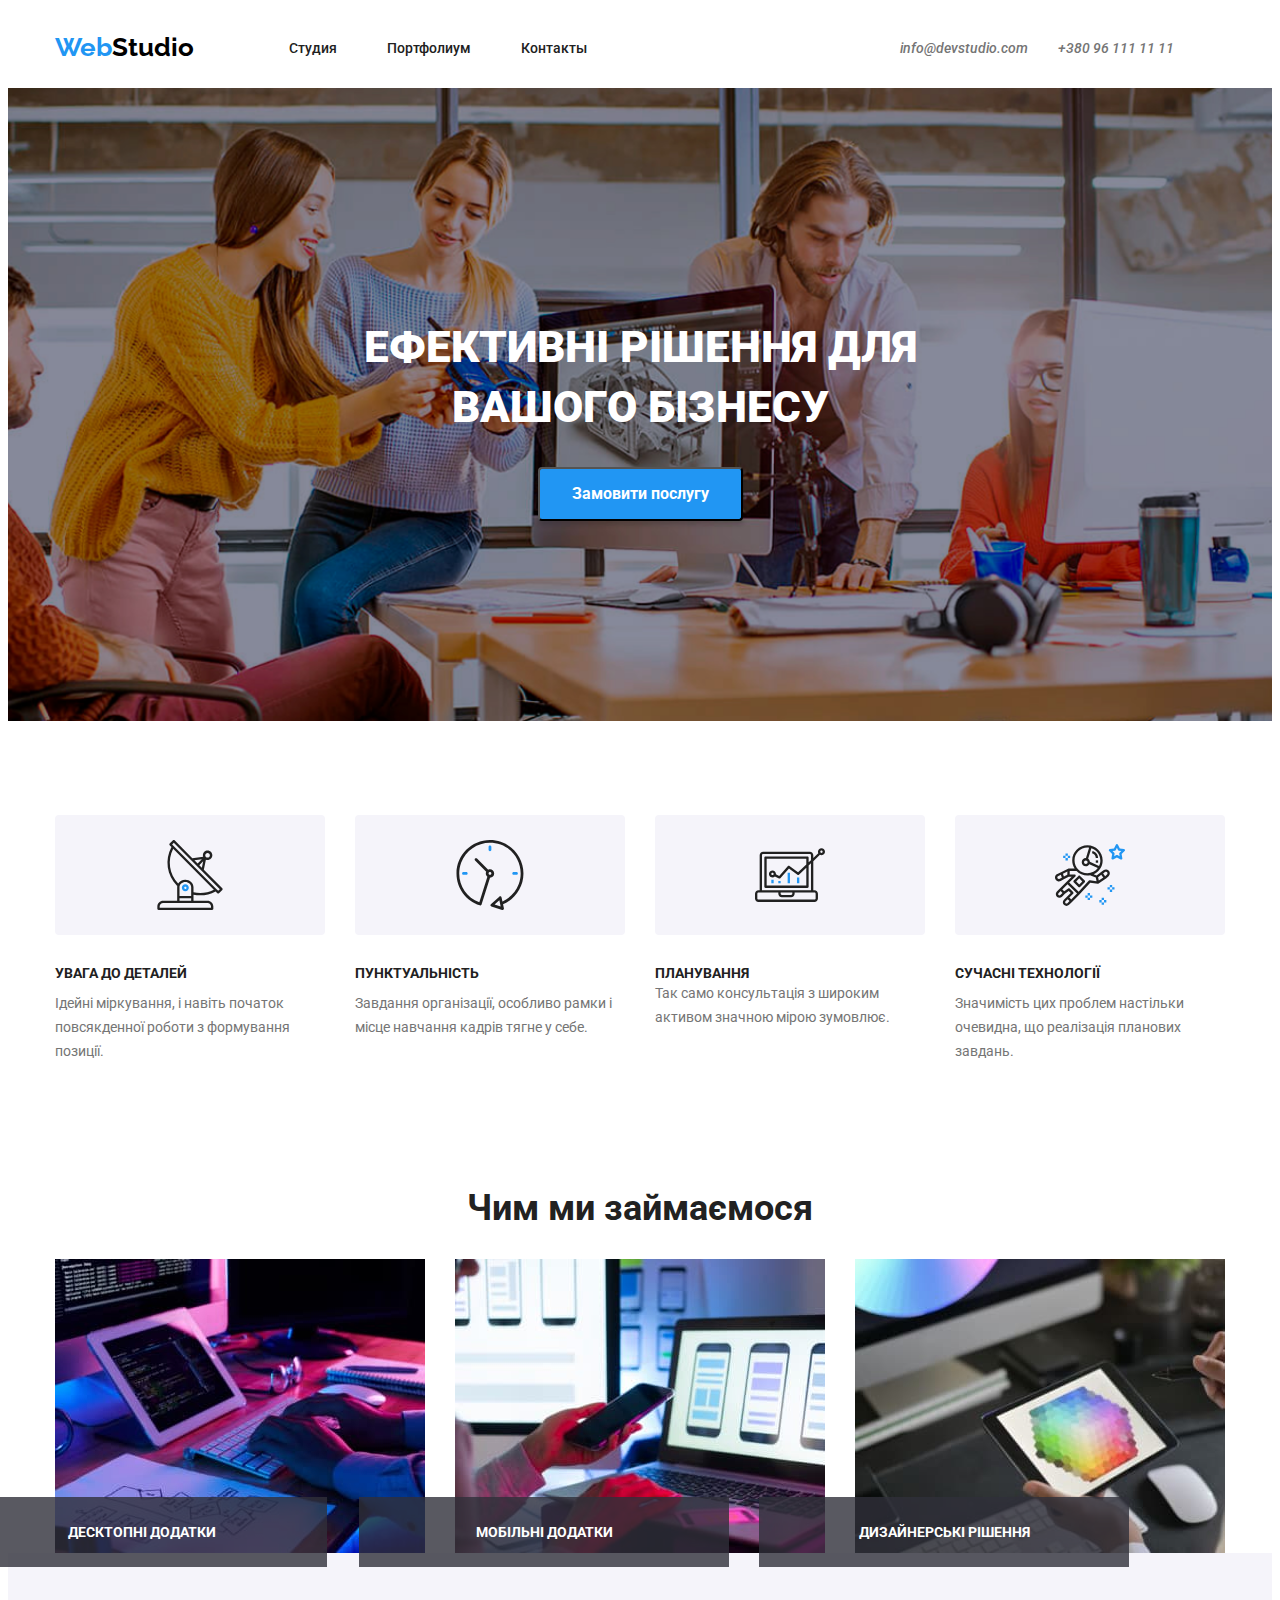
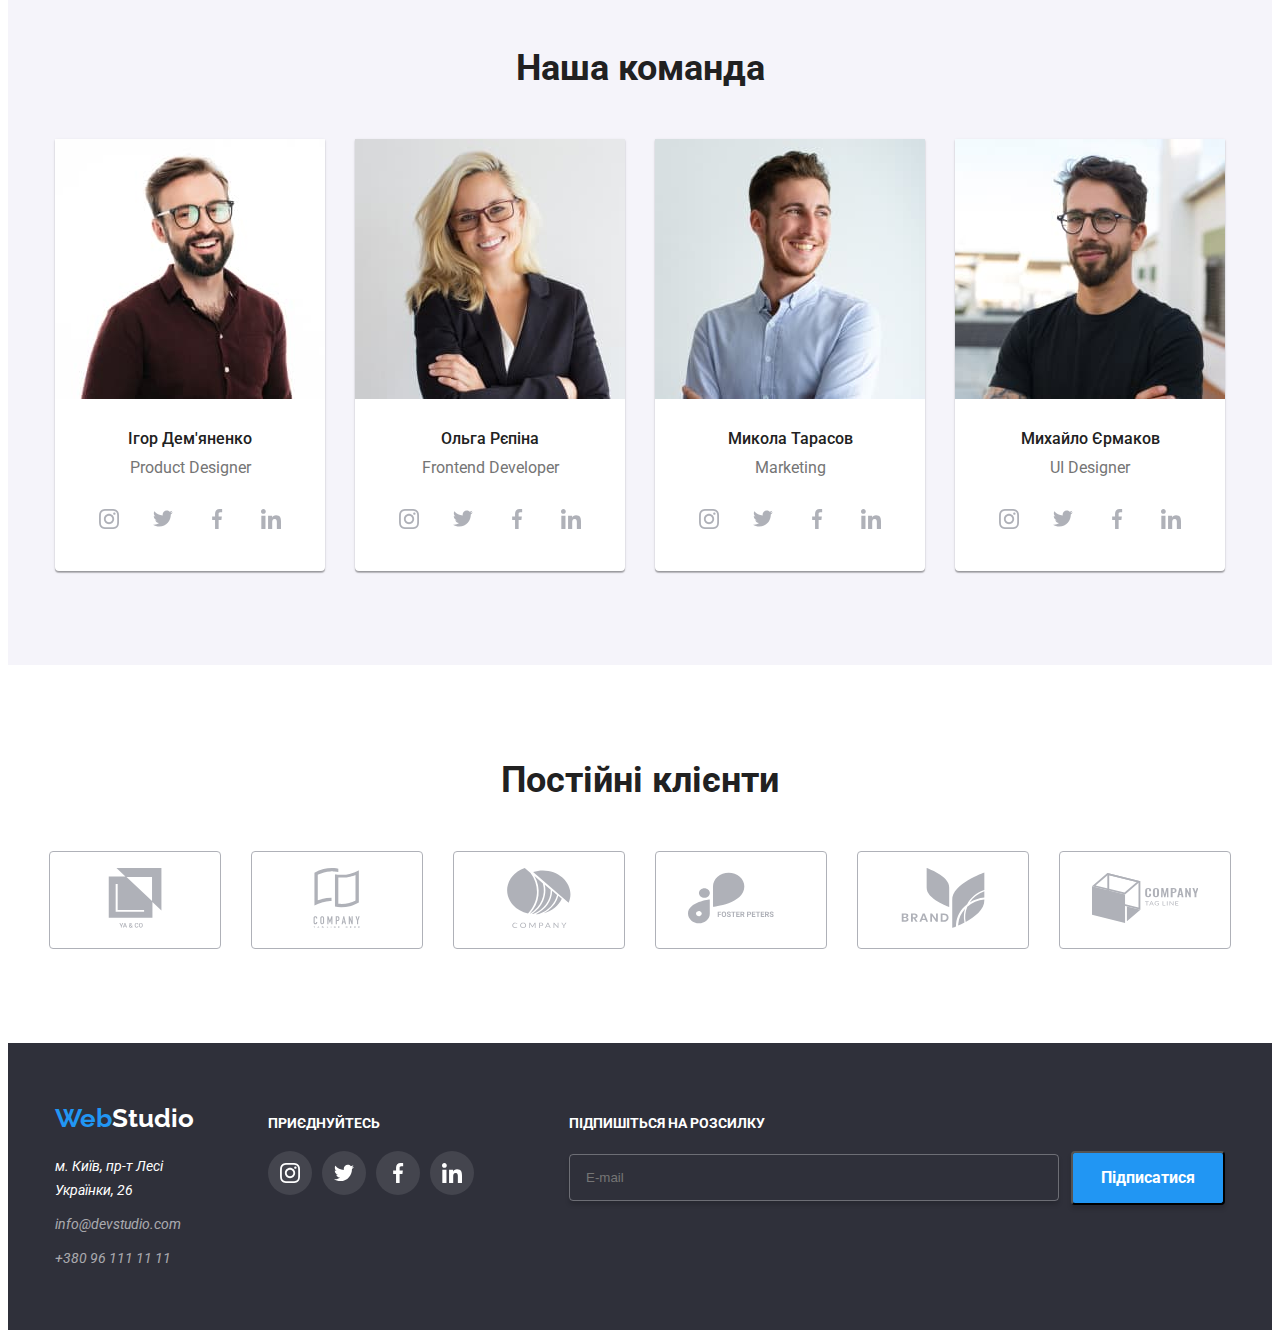
==== index.html @ 97f68f88 "first commit" ====
<!DOCTYPE html>
<html lang="en">

<head>
    <meta charset="UTF-8">
    <meta name="viewport" content="width=device-width, initial-scale=1.0">
    <link rel="preconnect" href="https://fonts.googleapis.com">
    <link rel="preconnect" href="https://fonts.gstatic.com" crossorigin>
    <link href="https://fonts.googleapis.com/css2?family=Roboto&display=swap" rel="stylesheet">
    <link rel="preconnect" href="https://fonts.googleapis.com">
    <link rel="preconnect" href="https://fonts.gstatic.com" crossorigin>
    <link href="https://fonts.googleapis.com/css2?family=Raleway&display=swap" rel="stylesheet">
    <link rel="stylesheet" href="./css/main.css">
    <title>Document</title>
</head>

<body>
    <header class="header">
        <div class="container header-content">
            <div class="header__logo">
                <a href="http://" target="_blank" rel="noopener noreferrer" class="header-logo-link">
                    <span>Web</span>Studio
                </a>
                <nav class="header__navigation">
                    <a href="http://" target="_blank" rel="noopener noreferrer" class="navigation-link">
                        Студия
                    </a>
                    <a href="/portfolio/portfolio.html" target="_blank" rel="noopener noreferrer"
                        class="navigation-link" id="5463">
                        Портфолиум
                    </a>
                    <a href="http://" target="_blank" rel="noopener noreferrer" class="navigation-link" id="5464">
                        Контакты
                    </a>
                </nav>
            </div>
            <address class="header__contact-info">
                <a href="mailto:info@devstudio.com" class="header-email">
                    info@devstudio.com
                </a>
                <a href="tel:+380961111111" class="header-phone">
                    +380 96 111 11 11
                </a>
            </address>
        </div>
    </header>
    <main class="main">
        <section class="intro">
            <div class="container main-sector">
                <h1 class="intro-heading">
                    Ефективні рішення для вашого бізнесу
                </h1>
                <button class="intro-button">Замовити послугу</button>
            </div>
        </section>
        <section class="features">
            <div class="container text-sector">
                <div class="feature">
                    <div class="text-img1">
                        <svg width="70" height="70">
                            <use href="./images/symbol-defs.svg#icon-antenna-1-1"></use>
                        </svg>
                    </div>
                    <div class="feature-box">
                        <h3 class="feature-title">УВАГА ДО ДЕТАЛЕЙ</h3>
                        <p class="feature-description">Ідейні міркування, і навіть початок повсякденної роботи з
                            формування
                            позиції.</p>
                    </div>
                </div>
                <div class="feature">
                    <div class="text-img2">
                        <svg width="70" height="70">
                            <use href="./images/symbol-defs.svg#icon-clock-1-1"></use>
                        </svg>
                    </div>
                    <div class="feature-box">
                        <h3 class="feature-title">ПУНКТУАЛЬНІСТЬ</h3>
                        <p class="feature-description">Завдання організації, особливо рамки і місце навчання кадрів
                            тягне у
                            себе.</p>
                    </div>
                </div>
                <div class="feature">
                    <div class="text-img3">
                        <svg width="70" height="70">
                            <use href="./images/symbol-defs.svg#icon-diagram-1-1"></use>
                        </svg>
                    </div class="feature-box">
                    <div>
                        <h3 class="feature-title">ПЛАНУВАННЯ</h3>
                        <p class="feature-description">Так само консультація з широким активом значною мірою зумовлює.
                        </p>
                    </div>
                </div>
                <div class="feature">
                    <div class="text-img4">
                        <svg width="70" height="70">
                            <use href="./images/symbol-defs.svg#icon-astronaut-1-1"></use>
                        </svg>
                    </div>
                    <div class="feature-box">
                        <h3 class="feature-title">СУЧАСНІ ТЕХНОЛОГІЇ</h3>
                        <p class="feature-description">Значимість цих проблем настільки очевидна, що реалізація планових
                            завдань.</p>
                    </div>
                </div>
            </div>
        </section>
        <section class="services">
            <div class="container photo-sector">
                <h2 class="services-heading">Чим ми займаємося</h2>
                <div class="services-images">
                    <img src="./images/work-photo1.jpg" alt="Photo" class="services__image">
                    <p class="service-text1">Десктопні додатки</p>
                    <img src="./images/work-photo2.jpg" alt="Photo" class="services__image">
                    <p class="service-text2">Мобільні додатки</p>
                    <img src="./images/work-photo3.jpg" alt="Photo" class="services__image">
                    <p class="service-text3">Дизайнерські рішення</p>
                </div>
            </div>
        </section>
        <section class="team">
            <div class="container team-members">
                <h2 class="team-heading">Наша команда</h2>
                <div class="main-members">
                    <div class="team__member">
                        <img src="./images/work-photo4.jpg" alt="Photo" class="team-photo-sotur">
                        <div class="text-members">
                            <div class="team-info">
                                <h4 class="team-name">Ігор Дем'яненко</h4>
                                <p class="team-role">Product Designer</p>
                            </div>
                            <div class="contact">
                                <div class="more-details">
                                    <svg class="team-contacts" width="20px" height="20px">
                                        <use href="./images/symbol-defs.svg#icon-symbol-1"></use>
                                    </svg>
                                </div>
                                <div class="more-details">
                                    <svg class="team-contacts" width="20px" height="20px">
                                        <use href="./images/symbol-defs.svg#icon-symbol-2"></use>
                                    </svg>
                                </div>
                                <div class="more-details">
                                    <svg class="team-contacts" width="20px" height="20px">
                                        <use href="./images/symbol-defs.svg#icon-symbol-3"></use>
                                    </svg>
                                </div>
                                <div class="more-details">
                                    <svg class="team-contacts" width="20px" height="20px">
                                        <use href="./images/symbol-defs.svg#icon-symbol-4"></use>
                                    </svg>
                                </div>
                            </div>
                        </div>
                    </div>
                    <div class="team__member">
                        <img src="./images/work-photo5.jpg" alt="Photo" class="team-photo-sotur">
                        <div class="text-members">
                            <div class="team-info">
                                <h4 class="team-name">Ольга Рєпіна</h4>
                                <p class="team-role">Frontend Developer</p>
                            </div>
                            <div class="contact">
                                <div class="more-details">
                                    <svg class="team-contacts" width="20px" height="20px">
                                        <use href="./images/symbol-defs.svg#icon-symbol-1"></use>
                                    </svg>
                                </div>
                                <div class="more-details">
                                    <svg class="team-contacts" width="20px" height="20px">
                                        <use href="./images/symbol-defs.svg#icon-symbol-2"></use>
                                    </svg>
                                </div>
                                <div class="more-details">
                                    <svg class="team-contacts" width="20px" height="20px">
                                        <use href="./images/symbol-defs.svg#icon-symbol-3"></use>
                                    </svg>
                                </div>
                                <div class="more-details">
                                    <svg class="team-contacts" width="20px" height="20px">
                                        <use href="./images/symbol-defs.svg#icon-symbol-4"></use>
                                    </svg>
                                </div>
                            </div>
                        </div>
                    </div>
                    <div class="team__member">
                        <img src="./images/work-photo6.jpg" alt="Photo" class="team-photo-sotur">
                        <div class="text-members">
                            <div class="team-info">
                                <h4 class="team-name">Микола Тарасов</h4>
                                <p class="team-role">Marketing</p>
                            </div>
                            <div class="contact">
                                <div class="more-details">
                                    <svg class="team-contacts" width="20px" height="20px">
                                        <use href="./images/symbol-defs.svg#icon-symbol-1"></use>
                                    </svg>
                                </div>
                                <div class="more-details">
                                    <svg class="team-contacts" width="20px" height="20px">
                                        <use href="./images/symbol-defs.svg#icon-symbol-2"></use>
                                    </svg>
                                </div>
                                <div class="more-details">
                                    <svg class="team-contacts" width="20px" height="20px">
                                        <use href="./images/symbol-defs.svg#icon-symbol-3"></use>
                                    </svg>
                                </div>
                                <div class="more-details">
                                    <svg class="team-contacts" width="20px" height="20px">
                                        <use href="./images/symbol-defs.svg#icon-symbol-4"></use>
                                    </svg>
                                </div>
                            </div>
                        </div>
                    </div>
                    <div class="team__member">
                        <img src="./images/work-photo7.jpg" alt="Photo" class="team-photo-sotur">
                        <div class="text-members">
                            <div class="team-info">
                                <h4 class="team-name">Михайло Єрмаков</h4>
                                <p class="team-role">UI Designer</p>
                            </div>
                            <div class="contact">
                                <div class="more-details">
                                    <svg class="team-contacts" width="20px" height="20px">
                                        <use href="./images/symbol-defs.svg#icon-symbol-1"></use>
                                    </svg>
                                </div>
                                <div class="more-details">
                                    <svg class="team-contacts" width="20px" height="20px">
                                        <use href="./images/symbol-defs.svg#icon-symbol-2"></use>
                                    </svg>
                                </div>
                                <div class="more-details">
                                    <svg class="team-contacts" width="20px" height="20px">
                                        <use href="./images/symbol-defs.svg#icon-symbol-3"></use>
                                    </svg>
                                </div>
                                <div class="more-details">
                                    <svg class="team-contacts" width="20px" height="20px">
                                        <use href="./images/symbol-defs.svg#icon-symbol-4"></use>
                                    </svg>
                                </div>
                            </div>
                        </div>
                    </div>
                </div>
            </div>
        </section>
        <section>
            <div class="container clients-sector">
                <h2 class="client-text">Постійні клієнти</h2>
                <div class="clients">
                    <div class="client">
                        <svg class="img-clients" width="106" height="60">
                            <use href="./images/symbol-defs.svg#icon-group-6"></use>
                        </svg>
                    </div>
                    <div class="client">
                        <svg class="img-clients" width="106" height="60">
                            <use href="./images/symbol-defs.svg#icon-group-1-1"></use>
                        </svg>
                    </div>
                    <div class="client">
                        <svg class="img-clients" width="106" height="60">
                            <use href="./images/symbol-defs.svg#icon-group-2-1"></use>
                        </svg>
                    </div>
                    <div class="client">
                        <svg class="img-clients" width="106" height="60">
                            <use href="./images/symbol-defs.svg#icon-group-3-1"></use>
                        </svg>
                    </div>
                    <div class="client">
                        <svg class="img-clients" width="106" height="60">
                            <use href="./images/symbol-defs.svg#icon-group-4-1"></use>
                        </svg>
                    </div>
                    <div class="client">
                        <svg class="img-clients" width="106" height="60">
                            <use href="./images/symbol-defs.svg#icon-group-5-1"></use>
                        </svg>
                    </div>
                </div>
            </div>
        </section>
    </main>
    <footer class="footer">
        <div class="container footer-sector">
            <div class="own-fot">
                <div class="footer-sag">
                    <a href="http://" target="_blank" rel="noopener noreferrer" class="footer-link">
                        <span class="footer-name glov-infa">Web</span>Studio
                    </a>

                </div>
                <address class="footer-contact-info">
                    <p class="footer-info">м. Київ, пр-т Лесі Українки, 26</p>
                    <a href="mailto:info@devstudio.com" class="footer-email">
                        info@devstudio.com
                    </a>
                    <a href="tel:+380961111111" class="footer-phone">
                        +380 96 111 11 11
                    </a>
                </address>
            </div>
            <div class="contact-footer">
                <p class="footer-text">приєднуйтесь</p>
                <div class="contact-cha">
                    <div class="contact-elp">
                        <svg class="footer-img" width="20px" height="20px">
                            <use href="./images/symbol-defs.svg#icon-instagram"></use>
                        </svg>
                    </div>
                    <div class="contact-elp">
                        <svg class="footer-img" width="20px" height="20px">
                            <use href="./images/symbol-defs.svg#icon-twitter"></use>
                        </svg>
                    </div>
                    <div class="contact-elp">
                        <svg class="footer-img" width="20px" height="20px">
                            <use href="./images/symbol-defs.svg#icon-facebook"></use>
                        </svg>
                    </div>
                    <div class="contact-elp">
                        <svg class="footer-img" width="20px" height="20px">
                            <use href="./images/symbol-defs.svg#icon-linkedin"></use>
                        </svg>
                    </div>
                </div>
            </div>
            <div class="telegram">
                <p class="footer-share">Підпишіться на розсилку</p>
                <div class="form-tele">
                    <form action="" class="footer-form">
                        <label for="" class="footer-label">
                            <input type="email" placeholder="E-mail" class="footer-input">
                        </label>
                    </form>
                    <button class="footer-btn">Підписатися</button>
                </div>
            </div>
        </div>
    </footer>
</body>

</html>
---- css/main.css ----
@charset "UTF-8";
.container {
  width: 1170px;
  margin: 0px auto;
}

span {
  color: rgb(33, 150, 243);
  font-family: Raleway;
  font-size: 26px;
  font-weight: 700;
  line-height: 31px;
  letter-spacing: 3%;
  text-align: left;
}

.header-logo-link {
  color: rgb(0, 0, 0);
  font-family: Raleway;
  font-size: 26px;
  font-weight: 700;
  line-height: 31px;
  letter-spacing: 3%;
  text-align: left;
  padding: 24px 0px 25px 0px;
}

.navigation-link {
  position: relative;
  transition-property: color;
  transition-duration: 250ms;
  transition-timing-function: linear;
}

.navigation-link:hover {
  color: #2196F3;
  transition-property: color;
  transition-duration: 250ms;
  transition-timing-function: linear;
}

.navigation-link:hover::before {
  opacity: 1;
}

.navigation-link::before {
  content: "";
  width: 100%;
  height: 5px;
  position: absolute;
  border-radius: 1px;
  background: rgb(33, 150, 243);
  transition-property: opacity;
  transition-duration: 250ms;
  transition-timing-function: linear;
  top: 43px;
  opacity: 0;
}

.header-email,
.header-phone {
  color: rgb(117, 117, 117);
  font-family: Roboto;
  font-size: 14px;
  font-weight: 500;
  line-height: 16px;
  letter-spacing: 2%;
  text-align: left;
  transition-property: color;
  transition-duration: 250ms;
  transition-timing-function: linear;
}

.header-email:hover {
  color: rgb(33, 150, 243);
  transition-property: color;
  transition-duration: 250ms;
  transition-timing-function: linear;
}

.header-phone:hover {
  color: rgb(33, 150, 243);
  transition-property: color;
  transition-duration: 250ms;
  transition-timing-function: linear;
}

.header-content {
  display: flex;
}

.header__logo {
  display: flex;
  align-items: center;
}

.header__contact-info {
  display: flex;
  align-items: center;
  gap: 30px;
}

.header__navigation {
  display: flex;
  gap: 50px;
  padding: 0px 313px 0px 95px;
}

.footer-name {
  color: rgb(33, 150, 243);
  font-family: Raleway;
  font-size: 26px;
  font-weight: 700;
  line-height: 31px;
  letter-spacing: 3%;
  text-align: left;
}

.footer-link {
  color: rgb(255, 255, 255);
  font-family: Raleway;
  font-size: 26px;
  font-weight: 700;
  line-height: 31px;
  letter-spacing: 3%;
  text-align: left;
}

.footer-info {
  color: rgb(255, 255, 255);
  font-family: Roboto;
  font-size: 14px;
  font-weight: 400;
  line-height: 24px;
  letter-spacing: 3%;
  text-align: left;
}

.footer-email,
.footer-phone {
  color: rgba(255, 255, 255, 0.6);
  font-family: Roboto;
  font-size: 14px;
  font-weight: 400;
  line-height: 24px;
  letter-spacing: 3%;
  text-align: left;
}

.footer-text {
  color: rgb(255, 255, 255);
  font-family: Roboto;
  font-size: 14px;
  font-weight: 700;
  line-height: 16px;
  letter-spacing: 3%;
  text-align: left;
  text-transform: uppercase;
  margin: 0;
  padding: 0px 0px 20px 0px;
}

.footer-btn {
  color: rgb(255, 255, 255);
  font-family: Roboto;
  font-size: 16px;
  font-weight: 700;
  line-height: 30px;
  letter-spacing: 6%;
  text-align: center;
  border-radius: 4px;
  box-shadow: 0px 4px 4px 0px rgba(0, 0, 0, 0.15);
  background: rgb(33, 150, 243);
  padding: 10px 28px;
}

.footer-share {
  color: rgb(255, 255, 255);
  font-family: Roboto;
  font-size: 14px;
  font-weight: 700;
  line-height: 16px;
  letter-spacing: 3%;
  text-align: left;
  text-transform: uppercase;
  margin: 0;
  padding: 0px 0px 20px 0px;
}

.footer {
  background-color: rgb(47, 48, 58);
}

.footer-sector {
  display: flex;
}

.footer-info {
  margin: auto 0;
  padding: 20px 0px 0px 0px;
}

.footer-contact-info {
  display: flex;
  gap: 10px;
  flex-direction: column;
}

.own-fot {
  display: flex;
  flex-direction: column;
  padding: 60px 70px 60px 0px;
}

.contact-footer {
  padding: 72px 95px 100px 0px;
  display: flex;
  flex-direction: column;
  width: 206px;
  height: 80px;
}

.contact-cha {
  display: flex;
  align-items: center;
  gap: 10px;
}

.contact-elp {
  width: 44px;
  height: 44px;
  background: rgba(255, 255, 255, 0.1);
  fill: rgb(255, 255, 255);
  border-radius: 50%;
  display: flex;
  align-items: center;
  justify-content: center;
  transition-duration: 250ms;
  transition-timing-function: linear;
  transition-property: fill;
}

.telegram {
  padding: 72px 0px 94px 0px;
  display: flex;
  flex-direction: column;
}

.form-tele {
  display: flex;
  gap: 12px;
  align-items: center;
}

.footer-input {
  padding: 15px 295px 15px 16px;
  box-sizing: border-box;
  border: 1px solid rgba(255, 255, 255, 0.3);
  border-radius: 4px;
  box-shadow: 0px 4px 4px 0px rgba(0, 0, 0, 0.15);
  background: rgba(33, 150, 243, 0);
  color: white;
}

.contact-elp:hover {
  background: rgb(33, 150, 243);
  transition-duration: 250ms;
  transition-timing-function: linear;
  transition-property: background;
}

.navigation-link {
  color: rgb(33, 33, 33);
  font-family: Roboto;
  font-size: 14px;
  font-weight: 500;
  line-height: 16px;
  letter-spacing: 2%;
  text-align: left;
}

.feature-title {
  color: rgb(33, 33, 33);
  font-family: Roboto;
  font-size: 14px;
  font-weight: 700;
  line-height: 16px;
  letter-spacing: 3%;
  text-align: left;
  text-transform: uppercase;
}

.feature-description {
  color: rgb(117, 117, 117);
  font-family: Roboto;
  font-size: 14px;
  font-weight: 400;
  line-height: 24px;
  letter-spacing: 3%;
  text-align: left;
}

.text-img1,
.text-img2,
.text-img3,
.text-img4 {
  width: 270px;
  height: 120px;
  border-radius: 4px;
  background: rgb(245, 244, 250);
}

.service-text1,
.service-text2,
.service-text3 {
  color: rgb(255, 255, 255);
  font-family: Roboto;
  font-size: 14px;
  font-weight: 700;
  line-height: 16px;
  letter-spacing: 3%;
  text-transform: uppercase;
}

.team-name {
  color: rgb(33, 33, 33);
  font-family: Roboto;
  font-size: 16px;
  font-weight: 500;
  line-height: 19px;
  letter-spacing: 3%;
  text-align: center;
}

.team-role {
  color: rgb(117, 117, 117);
  font-family: Roboto;
  font-size: 16px;
  font-weight: 400;
  line-height: 19px;
  letter-spacing: 3%;
  text-align: center;
}

a {
  text-decoration: none;
}

.intro {
  background-image: url(../../images/шапка.png);
  background-size: cover;
  background-position: center;
  background-repeat: no-repeat;
}

.intro-button {
  color: rgb(255, 255, 255);
  font-family: Roboto;
  font-size: 16px;
  font-weight: 700;
  line-height: 30px;
  letter-spacing: 6%;
  text-align: center;
  border-radius: 4px;
  box-shadow: 0px 4px 4px 0px rgba(0, 0, 0, 0.15);
  background: rgb(33, 150, 243);
  padding: 10px 32px;
}

.main-sector {
  padding: 0px 0px 200px 0px;
  display: flex;
  flex-direction: column;
  align-items: center;
}

.intro-heading {
  color: rgb(255, 255, 255);
  font-family: Roboto;
  font-size: 44px;
  font-weight: 900;
  line-height: 60px;
  letter-spacing: 6%;
  text-transform: uppercase;
  padding: 200px 0px 0px 0px;
  width: 696px;
  height: 120px;
  text-align: center;
}

.feature-title {
  margin: auto 0;
  padding: 30px 0px 0px 0px;
  width: 270px;
}

.feature-description {
  margin: auto 0;
  width: 270px;
}

.services-heading {
  color: rgb(33, 33, 33);
  font-family: Roboto;
  font-size: 36px;
  font-weight: 700;
  line-height: 42px;
  letter-spacing: 3%;
  text-align: center;
}

.service-text1 {
  position: absolute;
  right: 953px;
  top: 1497px;
  background: rgba(47, 48, 58, 0.8);
  width: 370px;
  height: 70px;
  margin: auto 0;
  text-align: center;
  box-sizing: border-box;
  padding: 27px 0px 0px 0px;
}

.service-text2 {
  position: absolute;
  right: 551px;
  top: 1497px;
  background: rgba(47, 48, 58, 0.8);
  width: 370px;
  height: 70px;
  margin: auto 0;
  text-align: center;
  box-sizing: border-box;
  padding: 27px 0px 0px 0px;
}

.service-text3 {
  position: absolute;
  right: 151px;
  top: 1497px;
  background: rgba(47, 48, 58, 0.8);
  width: 370px;
  height: 70px;
  margin: auto 0;
  text-align: center;
  box-sizing: border-box;
  padding: 27px 0px 0px 0px;
}

.team-heading {
  color: rgb(33, 33, 33);
  font-family: Roboto;
  font-size: 36px;
  font-weight: 700;
  line-height: 42px;
  letter-spacing: 3%;
  text-align: center;
  margin: auto 0;
  padding: 94px 0px 50px 0px;
}

.team-name {
  margin: auto 0;
  padding: 30px 0px 0px 0px;
}

.team-role {
  margin: auto 0;
}

.team-contact {
  background: rgb(175, 177, 184);
}

.client-text {
  color: rgb(33, 33, 33);
  font-family: Roboto;
  font-size: 36px;
  font-weight: 700;
  line-height: 42px;
  letter-spacing: 3%;
  text-align: center;
  margin: auto 0;
  padding: 94px 0px 50px 0px;
}

.img-clients {
  fill: rgb(175, 177, 184);
}

.feature {
  display: flex;
  flex-direction: column;
}

.text-sector {
  display: flex;
  gap: 30px;
  padding: 94px 0px 94px 0px;
}

.feature-box {
  display: flex;
  flex-direction: column;
  gap: 10px;
}

.text-img1,
.text-img2,
.text-img3,
.text-img4 {
  display: flex;
  justify-content: center;
  align-items: center;
}

.service__img {
  width: 370px;
}

.services-images {
  display: flex;
  gap: 30px;
}

.photo-sector {
  display: flex;
  flex-direction: column;
  align-items: center;
}

.team-members {
  display: flex;
  flex-direction: column;
}

.team__member {
  display: flex;
  flex-direction: column;
  border-radius: 0px 0px 4px 4px;
  box-shadow: 0px 2px 1px 0px rgba(0, 0, 0, 0.2), 0px 1px 1px 0px rgba(0, 0, 0, 0.14), 0px 1px 3px 0px rgba(0, 0, 0, 0.12);
  background: rgb(255, 255, 255);
}

.team-info {
  display: flex;
  flex-direction: column;
  gap: 10px;
}

.main-members {
  display: flex;
  align-items: center;
  justify-content: center;
  gap: 30px;
}

.contact {
  display: flex;
  justify-content: center;
  align-items: center;
  gap: 10px;
  padding: 20px 32px 30px;
}

.team-contacts {
  fill: rgb(175, 177, 184);
}

.more-details:hover,
.more-details:focus {
  background-color: rgb(33, 150, 243);
}

.more-details:hover .team-contacts {
  fill: rgb(255, 255, 255);
}

.more-details {
  border-radius: 50px;
  display: flex;
  align-items: center;
  justify-content: center;
  width: 44px;
  height: 44px;
  transition-property: background-color;
  transition-timing-function: linear;
  transition-duration: 250ms;
  cursor: pointer;
}

.team {
  background: rgb(245, 244, 250);
  padding: 0px 0px 94px 0px;
}

.clients-sector {
  display: flex;
  flex-direction: column;
}

.clients {
  display: flex;
  gap: 30px;
  align-items: center;
  justify-content: center;
  padding: 0px 0px 94px 0px;
  transition-duration: 250ms;
  transition-timing-function: linear;
  transition-property: fill;
  fill: rgb(175, 177, 184);
}

.client {
  box-sizing: border-box;
  border: 1px solid rgb(175, 177, 184);
  border-radius: 4px;
  padding: 16px 32px;
}

.client:hover {
  border: 1px solid rgb(33, 150, 243);
  box-sizing: border-box;
  border-radius: 4px;
}

.client:hover .img-clients {
  fill: rgb(33, 150, 243);
  transition-duration: 250ms;
  transition-timing-function: linear;
  transition-property: fill;
}
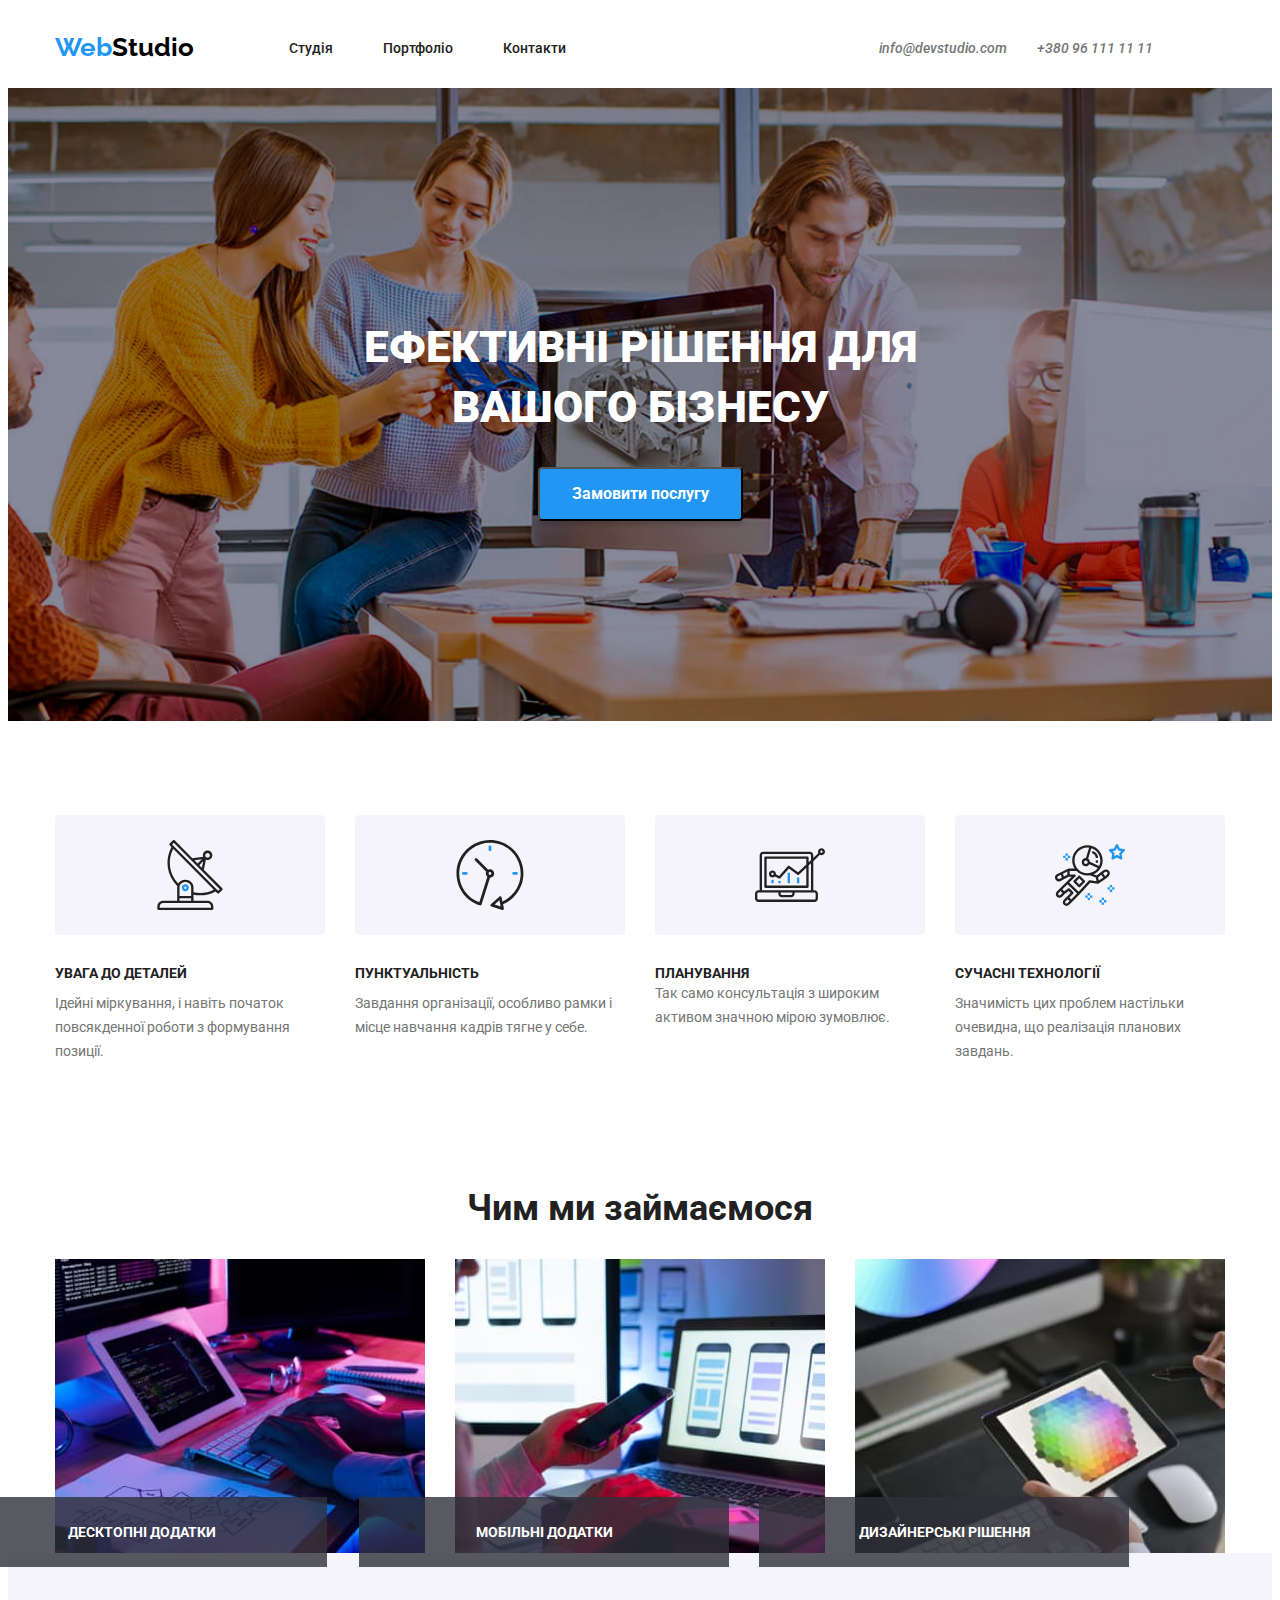
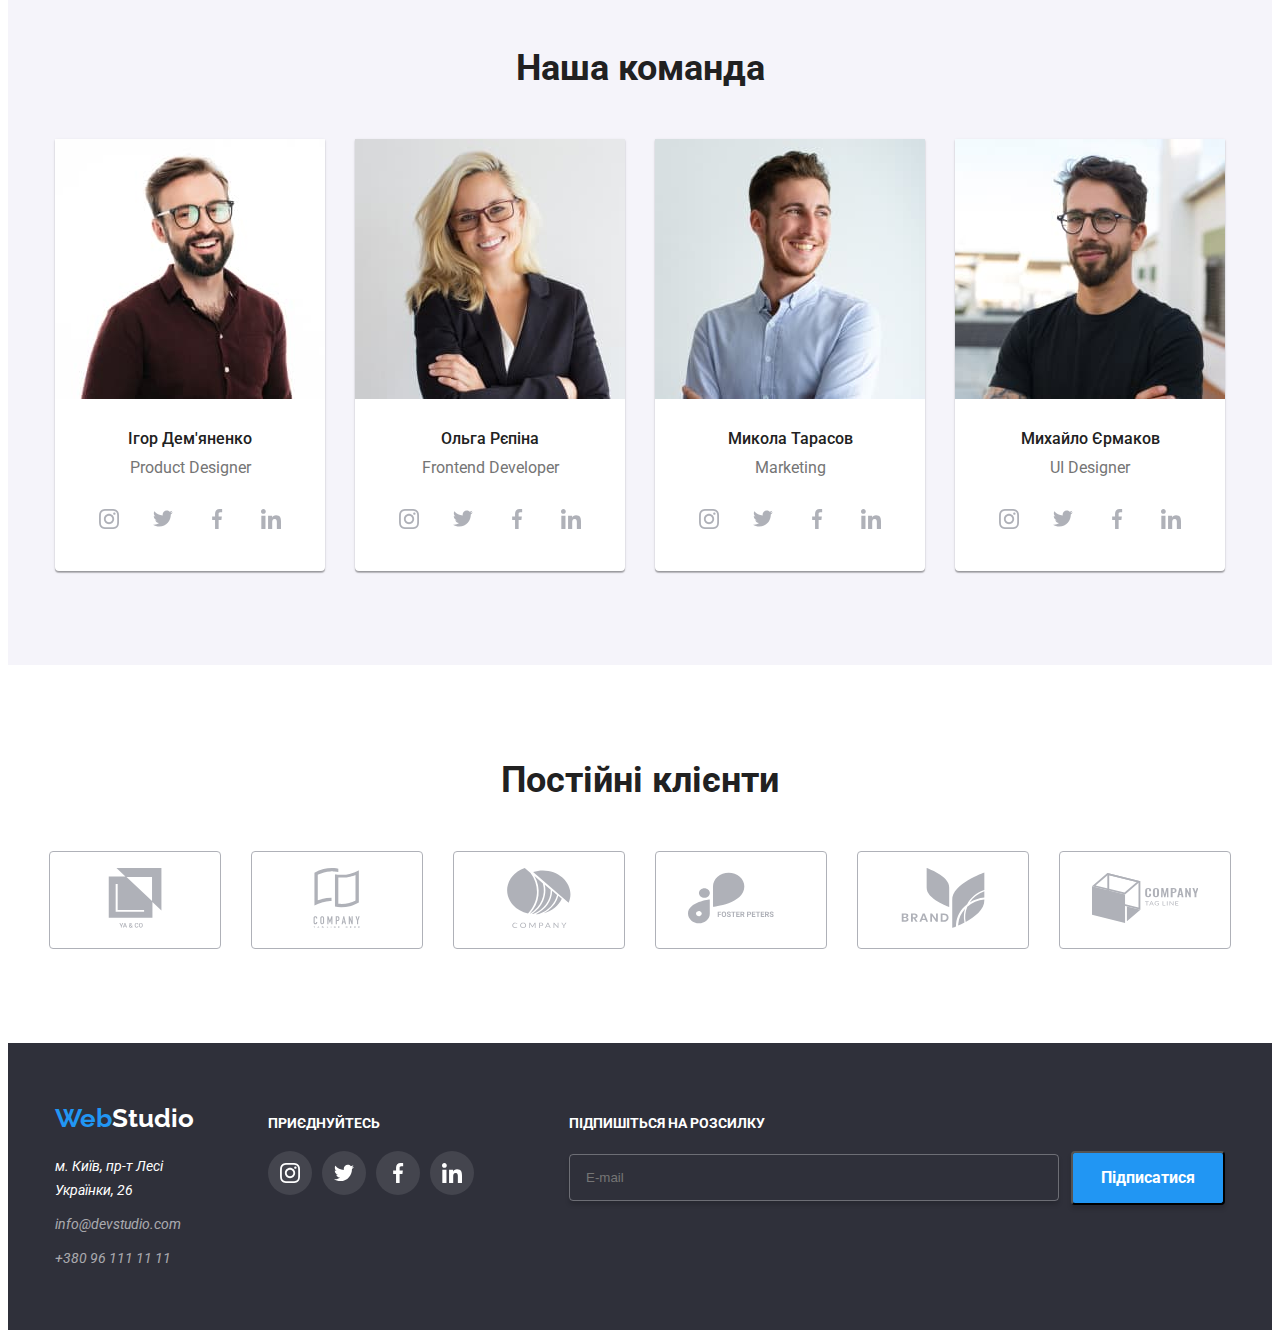
==== commit 8d77dc05: "main" ====
--- a/index.html
+++ b/index.html
@@ -18,19 +18,19 @@
     <header class="header">
         <div class="container header-content">
             <div class="header__logo">
-                <a href="http://" target="_blank" rel="noopener noreferrer" class="header-logo-link">
+                <a href="./index.html" target="_blank" rel="noopener noreferrer" class="header-logo-link">
                     <span>Web</span>Studio
                 </a>
                 <nav class="header__navigation">
-                    <a href="http://" target="_blank" rel="noopener noreferrer" class="navigation-link">
-                        Студия
+                    <a href="#" target="_blank" rel="noopener noreferrer" class="navigation-link">
+                        Студія
                     </a>
                     <a href="/portfolio/portfolio.html" target="_blank" rel="noopener noreferrer"
                         class="navigation-link" id="5463">
-                        Портфолиум
-                    </a>
-                    <a href="http://" target="_blank" rel="noopener noreferrer" class="navigation-link" id="5464">
-                        Контакты
+                        Портфоліо
+                    </a>
+                    <a href="#" target="_blank" rel="noopener noreferrer" class="navigation-link" id="5464">
+                        Контакти
                     </a>
                 </nav>
             </div>
@@ -86,7 +86,7 @@
                         <svg width="70" height="70">
                             <use href="./images/symbol-defs.svg#icon-diagram-1-1"></use>
                         </svg>
-                    </div class="feature-box">
+                    </div>
                     <div>
                         <h3 class="feature-title">ПЛАНУВАННЯ</h3>
                         <p class="feature-description">Так само консультація з широким активом значною мірою зумовлює.
@@ -293,7 +293,7 @@
         <div class="container footer-sector">
             <div class="own-fot">
                 <div class="footer-sag">
-                    <a href="http://" target="_blank" rel="noopener noreferrer" class="footer-link">
+                    <a href="#" target="_blank" rel="noopener noreferrer" class="footer-link">
                         <span class="footer-name glov-infa">Web</span>Studio
                     </a>
 
@@ -311,34 +311,34 @@
             <div class="contact-footer">
                 <p class="footer-text">приєднуйтесь</p>
                 <div class="contact-cha">
-                    <div class="contact-elp">
+                    <a href="http://www.instagram.com/" target="_blank" rel="noopener noreferrer" class="contact-elp">
                         <svg class="footer-img" width="20px" height="20px">
                             <use href="./images/symbol-defs.svg#icon-instagram"></use>
                         </svg>
-                    </div>
-                    <div class="contact-elp">
+                    </a>
+                    <a href="http://www.instagram.com/" target="_blank" rel="noopener noreferrer" class="contact-elp">
                         <svg class="footer-img" width="20px" height="20px">
                             <use href="./images/symbol-defs.svg#icon-twitter"></use>
                         </svg>
-                    </div>
-                    <div class="contact-elp">
+                    </a>
+                    <a href="http://www.instagram.com/" target="_blank" rel="noopener noreferrer" class="contact-elp">
                         <svg class="footer-img" width="20px" height="20px">
                             <use href="./images/symbol-defs.svg#icon-facebook"></use>
                         </svg>
-                    </div>
-                    <div class="contact-elp">
+                    </a>
+                    <a href="http://www.instagram.com/" target="_blank" rel="noopener noreferrer" class="contact-elp">
                         <svg class="footer-img" width="20px" height="20px">
                             <use href="./images/symbol-defs.svg#icon-linkedin"></use>
                         </svg>
-                    </div>
+                    </a>
                 </div>
             </div>
             <div class="telegram">
                 <p class="footer-share">Підпишіться на розсилку</p>
                 <div class="form-tele">
-                    <form action="" class="footer-form">
-                        <label for="" class="footer-label">
-                            <input type="email" placeholder="E-mail" class="footer-input">
+                    <form action="#" class="footer-form">
+                        <label for="must" class="footer-label">
+                            <input type="email" placeholder="E-mail" class="footer-input" id="must">
                         </label>
                     </form>
                     <button class="footer-btn">Підписатися</button>
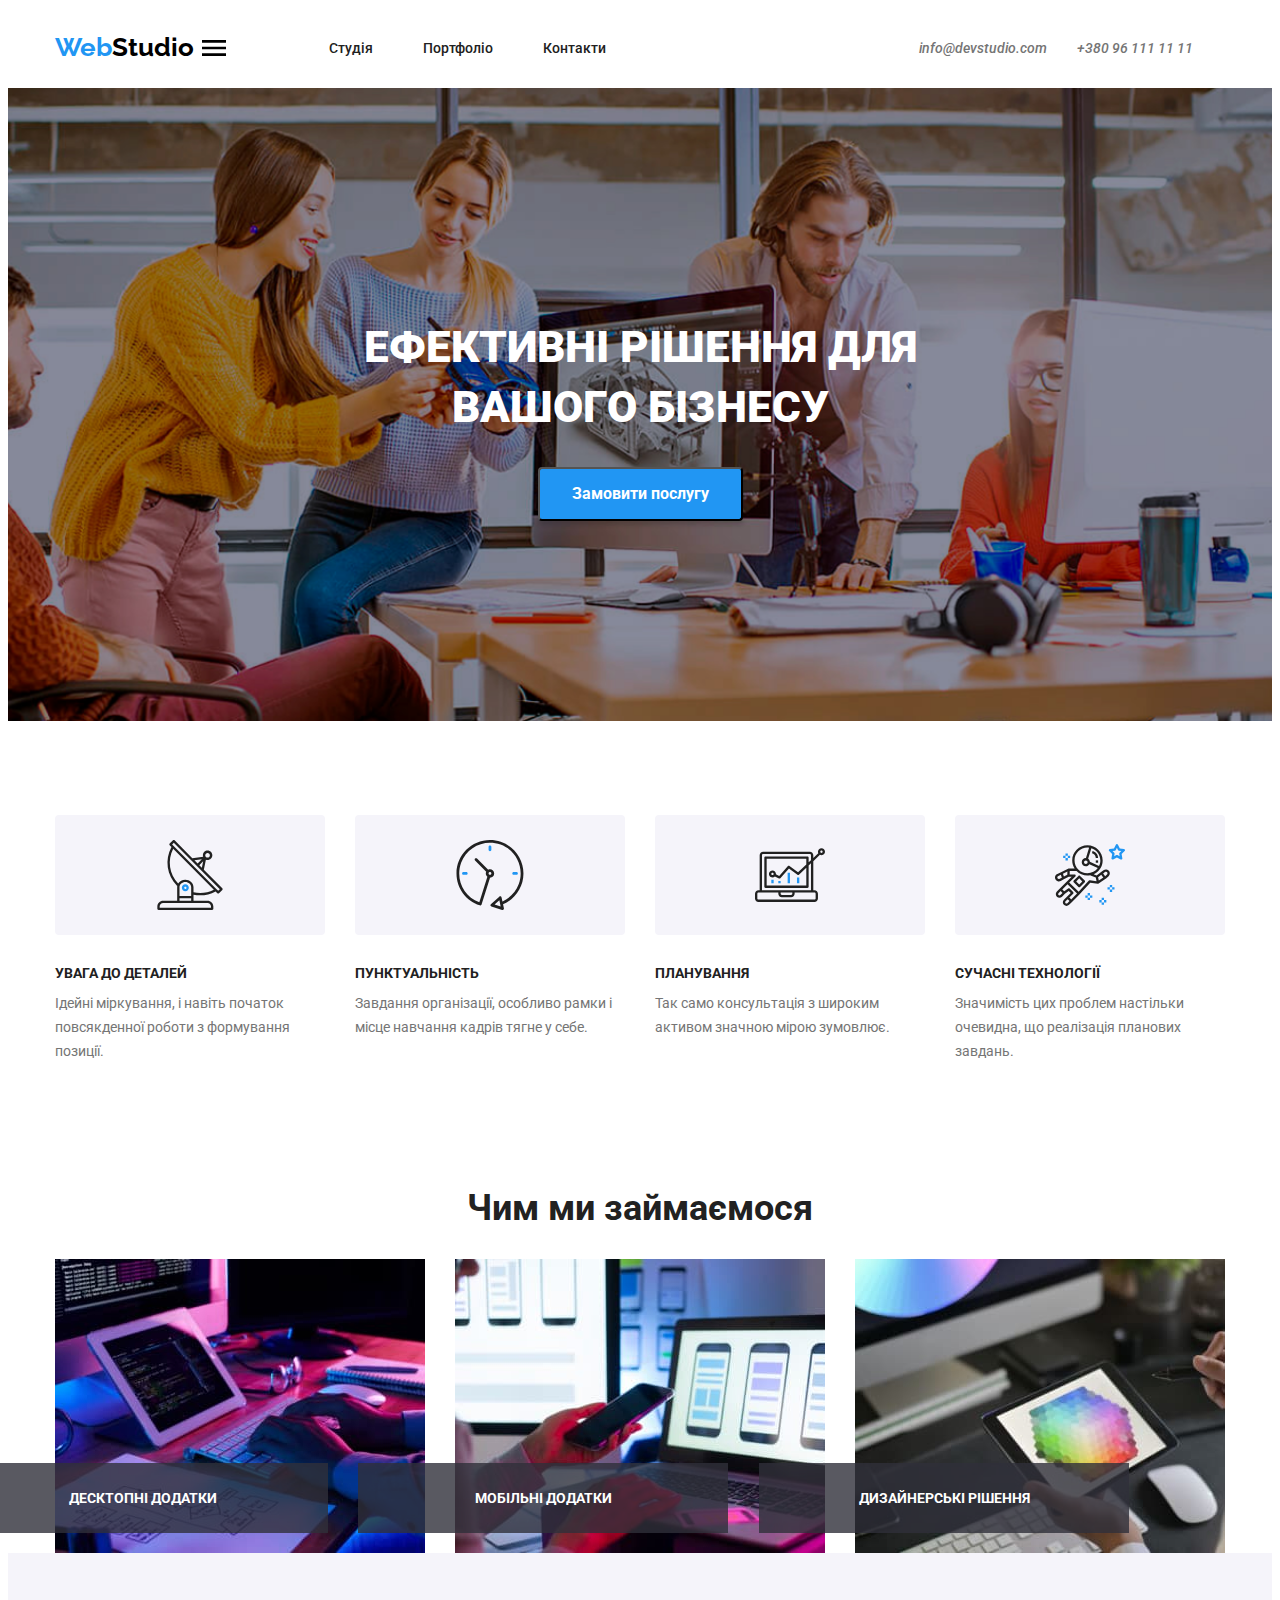
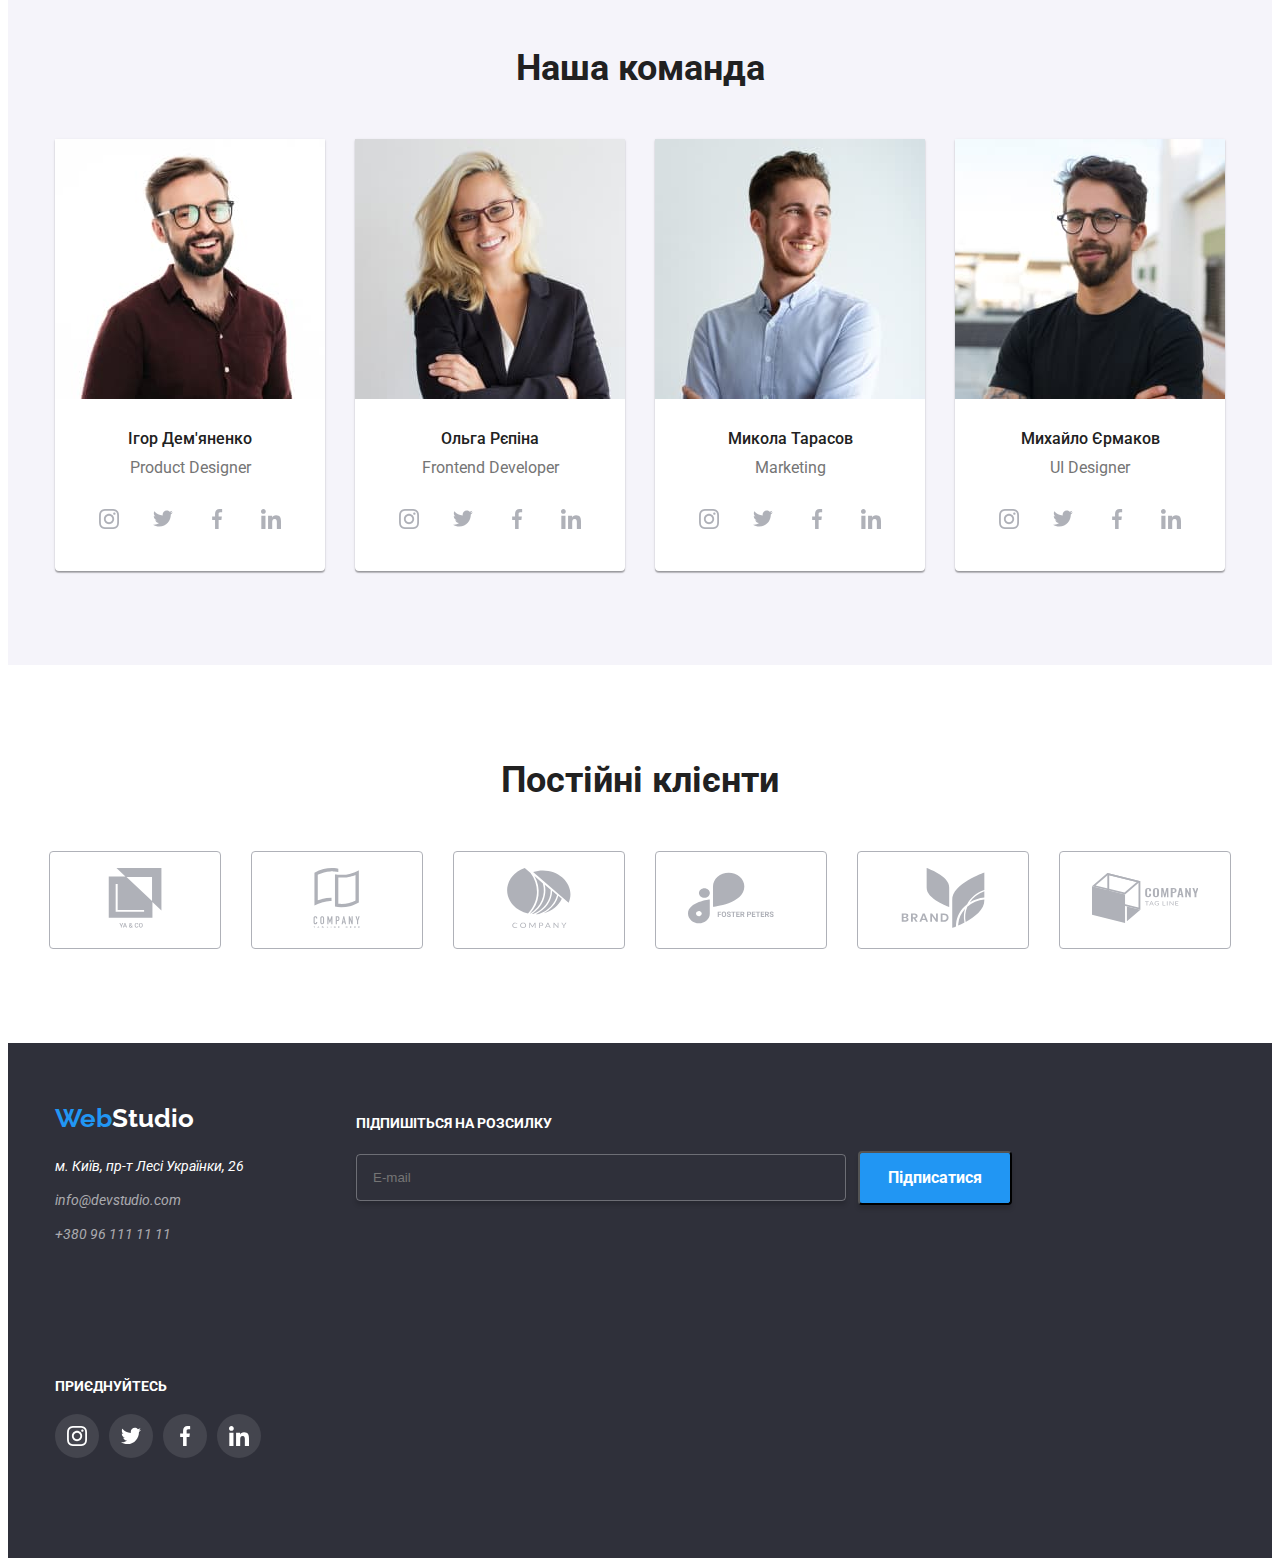
==== commit 58cf40bf: "first commit" ====
--- a/index.html
+++ b/index.html
@@ -18,9 +18,14 @@
     <header class="header">
         <div class="container header-content">
             <div class="header__logo">
-                <a href="./index.html" target="_blank" rel="noopener noreferrer" class="header-logo-link">
-                    <span>Web</span>Studio
-                </a>
+                <div class="header-menu">
+                    <a href="./index.html" target="_blank" rel="noopener noreferrer" class="header-logo-link">
+                        <span>Web</span>Studio
+                    </a>
+                    <svg width="40px" height="40px" class="header-svg">
+                        <use href="./images/symbol-defs1.svg#icon-menu" x="" y="" />
+                    </svg>
+                </div>
                 <nav class="header__navigation">
                     <a href="#" target="_blank" rel="noopener noreferrer" class="navigation-link">
                         Студія
@@ -50,7 +55,7 @@
                 <h1 class="intro-heading">
                     Ефективні рішення для вашого бізнесу
                 </h1>
-                <button class="intro-button">Замовити послугу</button>
+                <button class="intro-button" type="button">Замовити послугу</button>
             </div>
         </section>
         <section class="features">
@@ -87,7 +92,7 @@
                             <use href="./images/symbol-defs.svg#icon-diagram-1-1"></use>
                         </svg>
                     </div>
-                    <div>
+                    <div class="feature-box">
                         <h3 class="feature-title">ПЛАНУВАННЯ</h3>
                         <p class="feature-description">Так само консультація з широким активом значною мірою зумовлює.
                         </p>
@@ -291,46 +296,51 @@
     </main>
     <footer class="footer">
         <div class="container footer-sector">
-            <div class="own-fot">
-                <div class="footer-sag">
-                    <a href="#" target="_blank" rel="noopener noreferrer" class="footer-link">
-                        <span class="footer-name glov-infa">Web</span>Studio
-                    </a>
-
-                </div>
-                <address class="footer-contact-info">
-                    <p class="footer-info">м. Київ, пр-т Лесі Українки, 26</p>
-                    <a href="mailto:info@devstudio.com" class="footer-email">
-                        info@devstudio.com
-                    </a>
-                    <a href="tel:+380961111111" class="footer-phone">
-                        +380 96 111 11 11
-                    </a>
-                </address>
-            </div>
-            <div class="contact-footer">
-                <p class="footer-text">приєднуйтесь</p>
-                <div class="contact-cha">
-                    <a href="http://www.instagram.com/" target="_blank" rel="noopener noreferrer" class="contact-elp">
-                        <svg class="footer-img" width="20px" height="20px">
-                            <use href="./images/symbol-defs.svg#icon-instagram"></use>
-                        </svg>
-                    </a>
-                    <a href="http://www.instagram.com/" target="_blank" rel="noopener noreferrer" class="contact-elp">
-                        <svg class="footer-img" width="20px" height="20px">
-                            <use href="./images/symbol-defs.svg#icon-twitter"></use>
-                        </svg>
-                    </a>
-                    <a href="http://www.instagram.com/" target="_blank" rel="noopener noreferrer" class="contact-elp">
-                        <svg class="footer-img" width="20px" height="20px">
-                            <use href="./images/symbol-defs.svg#icon-facebook"></use>
-                        </svg>
-                    </a>
-                    <a href="http://www.instagram.com/" target="_blank" rel="noopener noreferrer" class="contact-elp">
-                        <svg class="footer-img" width="20px" height="20px">
-                            <use href="./images/symbol-defs.svg#icon-linkedin"></use>
-                        </svg>
-                    </a>
+            <div class="combo">
+                <div class="own-fot">
+                    <div class="footer-sag">
+                        <a href="#" target="_blank" rel="noopener noreferrer" class="footer-link">
+                            <span class="footer-name glov-infa">Web</span>Studio
+                        </a>
+                    </div>
+                    <address class="footer-contact-info">
+                        <p class="footer-info">м. Київ, пр-т Лесі Українки, 26</p>
+                        <a href="mailto:info@devstudio.com" class="footer-email">
+                            info@devstudio.com
+                        </a>
+                        <a href="tel:+380961111111" class="footer-phone">
+                            +380 96 111 11 11
+                        </a>
+                    </address>
+                </div>
+                <div class="contact-footer">
+                    <p class="footer-text">приєднуйтесь</p>
+                    <div class="contact-cha">
+                        <a href="http://www.instagram.com/" target="_blank" rel="noopener noreferrer"
+                            class="contact-elp">
+                            <svg class="footer-img" width="20px" height="20px">
+                                <use href="./images/symbol-defs.svg#icon-instagram"></use>
+                            </svg>
+                        </a>
+                        <a href="http://www.instagram.com/" target="_blank" rel="noopener noreferrer"
+                            class="contact-elp">
+                            <svg class="footer-img" width="20px" height="20px">
+                                <use href="./images/symbol-defs.svg#icon-twitter"></use>
+                            </svg>
+                        </a>
+                        <a href="http://www.instagram.com/" target="_blank" rel="noopener noreferrer"
+                            class="contact-elp">
+                            <svg class="footer-img" width="20px" height="20px">
+                                <use href="./images/symbol-defs.svg#icon-facebook"></use>
+                            </svg>
+                        </a>
+                        <a href="http://www.instagram.com/" target="_blank" rel="noopener noreferrer"
+                            class="contact-elp">
+                            <svg class="footer-img" width="20px" height="20px">
+                                <use href="./images/symbol-defs.svg#icon-linkedin"></use>
+                            </svg>
+                        </a>
+                    </div>
                 </div>
             </div>
             <div class="telegram">
--- a/css/main.css
+++ b/css/main.css
@@ -12,6 +12,11 @@
   line-height: 31px;
   letter-spacing: 3%;
   text-align: left;
+}
+
+.header-menu {
+  display: flex;
+  align-items: center;
 }
 
 .header-logo-link {
@@ -389,13 +394,13 @@
 }
 
 .feature-title {
-  margin: auto 0;
+  margin: 0;
   padding: 30px 0px 0px 0px;
   width: 270px;
 }
 
 .feature-description {
-  margin: auto 0;
+  margin: 0;
   width: 270px;
 }
 
@@ -411,8 +416,8 @@
 
 .service-text1 {
   position: absolute;
-  right: 953px;
-  top: 1497px;
+  right: 952px;
+  top: 1463px;
   background: rgba(47, 48, 58, 0.8);
   width: 370px;
   height: 70px;
@@ -424,8 +429,8 @@
 
 .service-text2 {
   position: absolute;
-  right: 551px;
-  top: 1497px;
+  right: 552px;
+  top: 1463px;
   background: rgba(47, 48, 58, 0.8);
   width: 370px;
   height: 70px;
@@ -438,7 +443,7 @@
 .service-text3 {
   position: absolute;
   right: 151px;
-  top: 1497px;
+  top: 1463px;
   background: rgba(47, 48, 58, 0.8);
   width: 370px;
   height: 70px;
@@ -630,4 +635,224 @@
   transition-duration: 250ms;
   transition-timing-function: linear;
   transition-property: fill;
+}
+
+@media (max-width: 1200px) {
+  body {
+    background-color: coral;
+  }
+  .header__navigation {
+    display: flex;
+    gap: 51px;
+    padding: 0px 96px 0px 88px;
+  }
+  .container {
+    width: 768px;
+  }
+  .header__contact-info {
+    display: flex;
+    flex-direction: column;
+    align-items: center;
+    gap: 10px;
+  }
+  .header-content {
+    justify-content: center;
+    align-items: center;
+  }
+  .header-phone {
+    width: 123px;
+  }
+  .header-email {
+    width: 138px;
+  }
+  .main-sector {
+    display: flex;
+    width: 360px;
+    height: 164px;
+  }
+  .intro-heading {
+    margin: 0;
+    padding: 118px 0px 0px 0px;
+  }
+  .text-sector {
+    display: flex;
+    flex-wrap: wrap;
+    gap: 30px;
+    justify-content: center;
+  }
+  .text-img1,
+  .text-img2,
+  .text-img3,
+  .text-img4 {
+    width: 354px;
+    height: 120px;
+  }
+  .feature-box {
+    display: flex;
+    gap: 10px;
+  }
+  .services {
+    display: none;
+  }
+  .main-members {
+    display: flex;
+    flex-wrap: wrap;
+  }
+  .team__member {
+    width: 354px;
+    height: 536px;
+  }
+  .clients {
+    display: flex;
+    flex-wrap: wrap;
+  }
+  .client {
+    width: 226px;
+    height: 92px;
+    display: flex;
+    justify-content: center;
+  }
+  .own-fot {
+    display: flex;
+    align-items: center;
+    justify-content: center;
+    padding: 60px 0px 0px 0px;
+  }
+  .footer-sector {
+    display: flex;
+    flex-direction: column;
+  }
+  .contact-footer {
+    display: flex;
+    align-items: center;
+    padding: 65px 0px 0px 0px;
+    justify-content: center;
+  }
+  .footer-contact-info {
+    display: flex;
+    flex-direction: column;
+    align-items: center;
+  }
+  .telegram {
+    display: flex;
+    align-items: center;
+    gap: 20px;
+  }
+  .form-tele {
+    display: flex;
+    flex-direction: column;
+  }
+  .combo {
+    display: flex;
+    justify-content: space-around;
+    align-items: center;
+  }
+  .footer-share {
+    padding: 0px;
+  }
+}
+@media (max-width: 768px) {
+  .header__navigation {
+    display: none;
+  }
+  body {
+    background-color: aqua;
+  }
+  .header-svg {
+    fill: black;
+  }
+  .container {
+    width: 480px;
+  }
+  .header__contact-info {
+    display: none;
+  }
+  .header-menu {
+    display: flex;
+    align-items: center;
+  }
+  .header-svg {
+    padding: 0px 0px 0px 276px;
+  }
+  .intro-heading {
+    color: rgb(255, 255, 255);
+    font-family: Roboto;
+    font-size: 26px;
+    font-weight: 900;
+    line-height: 42px;
+    letter-spacing: 6%;
+    text-align: center;
+    text-transform: uppercase;
+    width: 360px;
+  }
+  .main-sector {
+    display: flex;
+    gap: 30px;
+  }
+  .text-sector {
+    display: flex;
+    flex-direction: column;
+    margin: 0;
+  }
+  .feature {
+    display: flex;
+  }
+  .text-img1,
+  .text-img2,
+  .text-img3,
+  .text-img4 {
+    width: 100%;
+    display: block;
+    display: flex;
+  }
+  .feature-box {
+    display: flex;
+    align-items: center;
+  }
+  .feature-title {
+    width: 270px;
+  }
+  .feature-description {
+    width: 450px;
+  }
+  .clients-sector {
+    display: flex;
+    width: 450px;
+  }
+  .client {
+    display: flex;
+    width: 210px;
+    height: 92px;
+  }
+  .clients {
+    display: flex;
+    flex-wrap: wrap;
+    padding: 0px 0px 60px 0px;
+  }
+  .footer-sector {
+    display: flex;
+    margin: 0;
+  }
+  .combo {
+    display: flex;
+    flex-direction: column;
+  }
+  .telegram {
+    width: 450px;
+    height: 156px;
+  }
+  .contact-footer {
+    padding: 60px 0px 0px 0px;
+  }
+  .form-tele {
+    display: flex;
+    gap: 20px;
+  }
+  .footer-form {
+    width: 450px;
+    height: 50px;
+  }
+  .feature {
+    width: 460px;
+  }
 }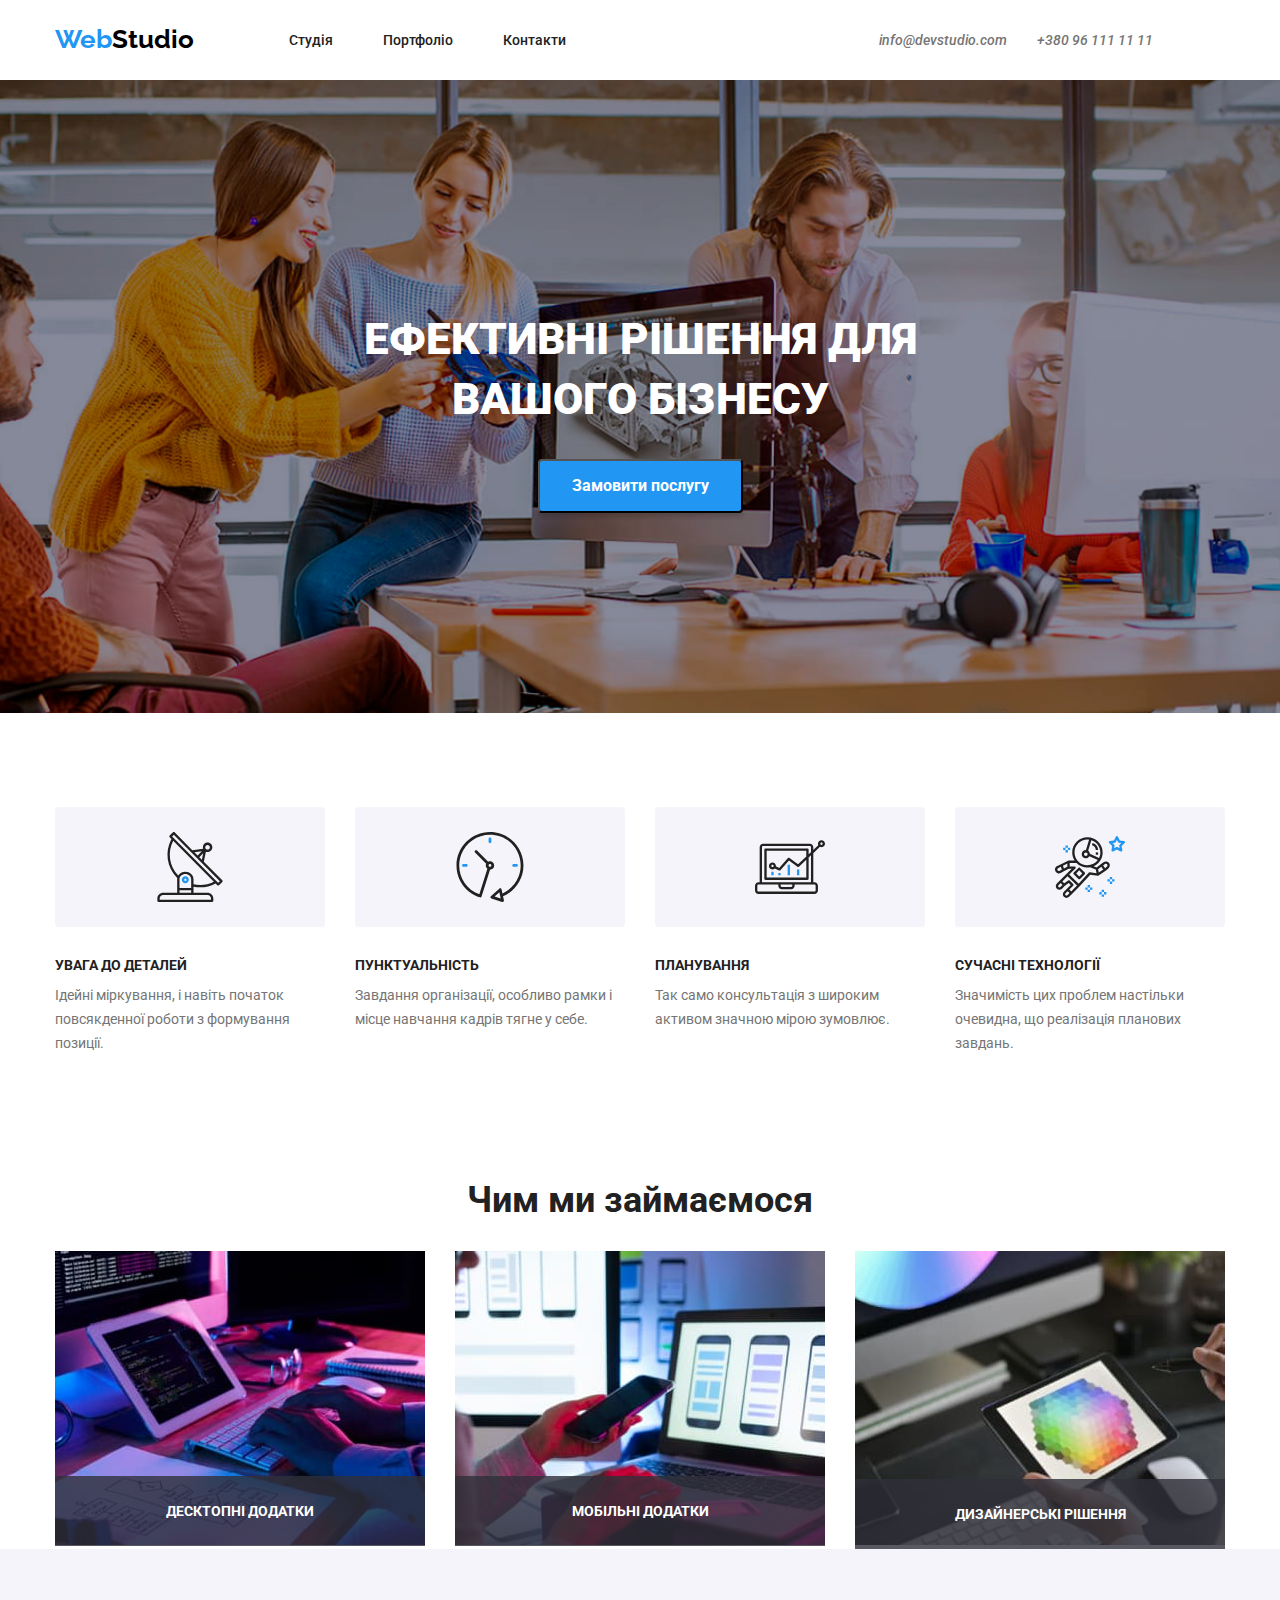
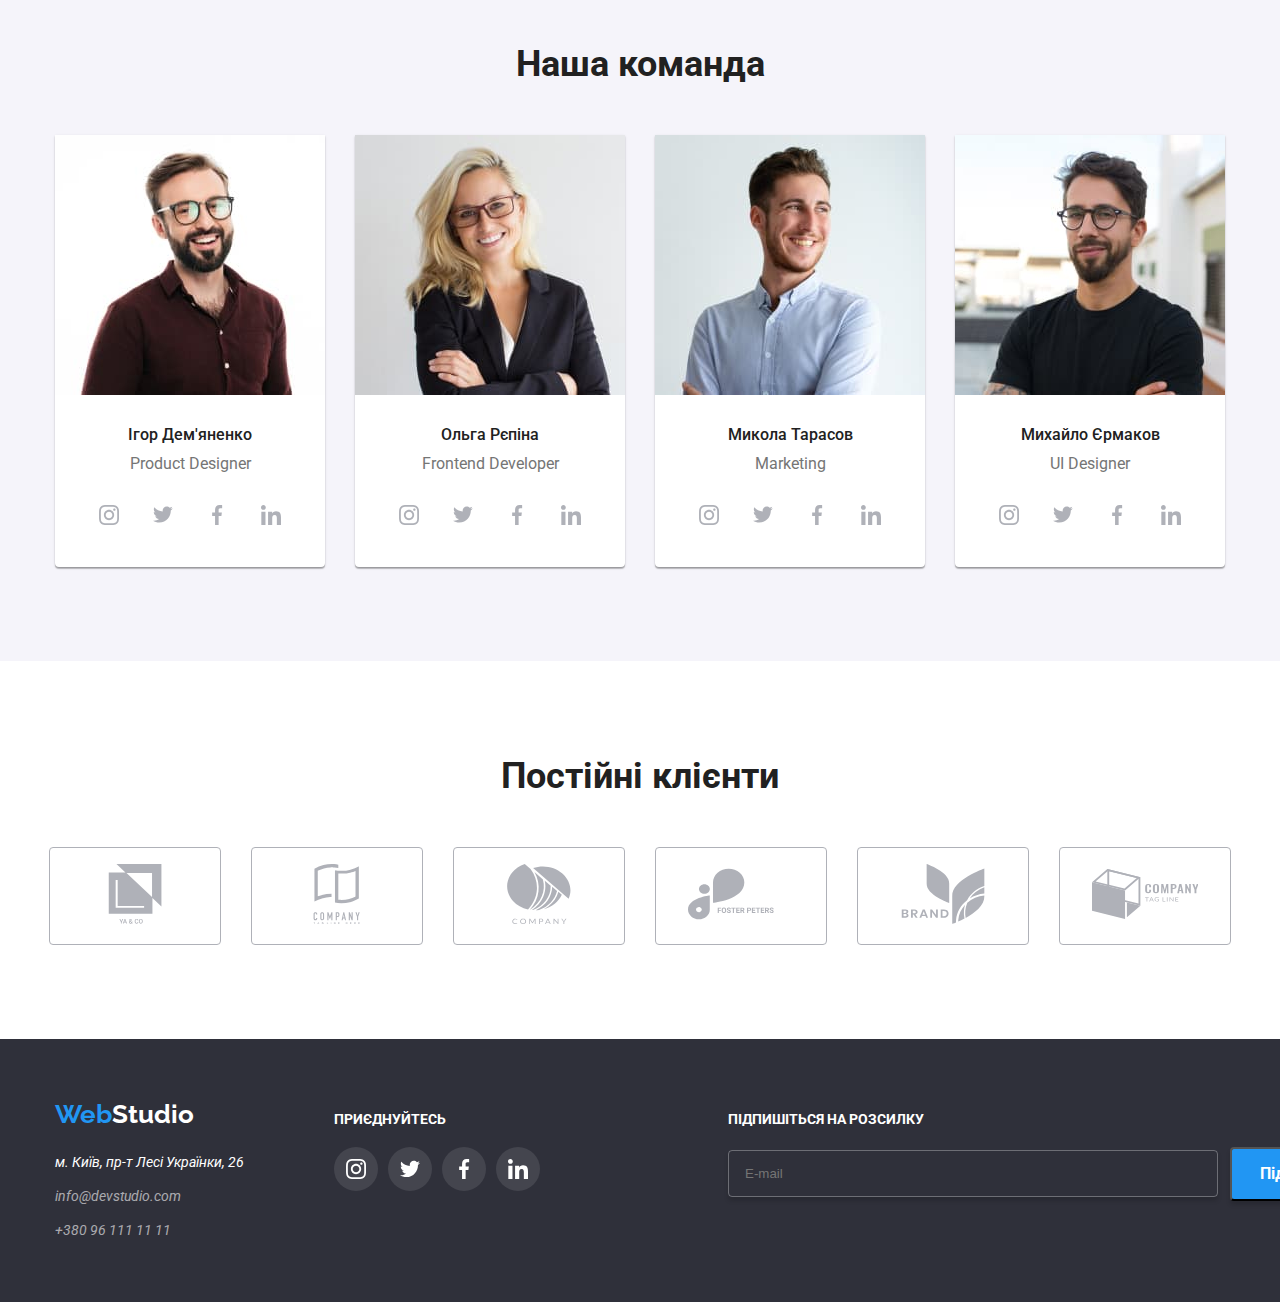
==== commit 7f0fa682: "forst commit" ====
--- a/index.html
+++ b/index.html
@@ -2,360 +2,369 @@
 <html lang="en">
 
 <head>
-    <meta charset="UTF-8">
-    <meta name="viewport" content="width=device-width, initial-scale=1.0">
-    <link rel="preconnect" href="https://fonts.googleapis.com">
-    <link rel="preconnect" href="https://fonts.gstatic.com" crossorigin>
-    <link href="https://fonts.googleapis.com/css2?family=Roboto&display=swap" rel="stylesheet">
-    <link rel="preconnect" href="https://fonts.googleapis.com">
-    <link rel="preconnect" href="https://fonts.gstatic.com" crossorigin>
-    <link href="https://fonts.googleapis.com/css2?family=Raleway&display=swap" rel="stylesheet">
-    <link rel="stylesheet" href="./css/main.css">
-    <title>Document</title>
+	<meta charset="UTF-8" />
+	<meta name="viewport" content="width=device-width, initial-scale=1.0" />
+	<link rel="preconnect" href="https://fonts.googleapis.com" />
+	<link rel="preconnect" href="https://fonts.gstatic.com" crossorigin />
+	<link href="https://fonts.googleapis.com/css2?family=Roboto&display=swap" rel="stylesheet" />
+	<link rel="preconnect" href="https://fonts.googleapis.com" />
+	<link rel="preconnect" href="https://fonts.gstatic.com" crossorigin />
+	<link href="https://fonts.googleapis.com/css2?family=Raleway&display=swap" rel="stylesheet" />
+	<link rel="stylesheet" href="./css/main.css" />
+	<title>Document</title>
 </head>
 
 <body>
-    <header class="header">
-        <div class="container header-content">
-            <div class="header__logo">
-                <div class="header-menu">
-                    <a href="./index.html" target="_blank" rel="noopener noreferrer" class="header-logo-link">
-                        <span>Web</span>Studio
-                    </a>
-                    <svg width="40px" height="40px" class="header-svg">
-                        <use href="./images/symbol-defs1.svg#icon-menu" x="" y="" />
-                    </svg>
-                </div>
-                <nav class="header__navigation">
-                    <a href="#" target="_blank" rel="noopener noreferrer" class="navigation-link">
-                        Студія
-                    </a>
-                    <a href="/portfolio/portfolio.html" target="_blank" rel="noopener noreferrer"
-                        class="navigation-link" id="5463">
-                        Портфоліо
-                    </a>
-                    <a href="#" target="_blank" rel="noopener noreferrer" class="navigation-link" id="5464">
-                        Контакти
-                    </a>
-                </nav>
-            </div>
-            <address class="header__contact-info">
-                <a href="mailto:info@devstudio.com" class="header-email">
-                    info@devstudio.com
-                </a>
-                <a href="tel:+380961111111" class="header-phone">
-                    +380 96 111 11 11
-                </a>
-            </address>
-        </div>
-    </header>
-    <main class="main">
-        <section class="intro">
-            <div class="container main-sector">
-                <h1 class="intro-heading">
-                    Ефективні рішення для вашого бізнесу
-                </h1>
-                <button class="intro-button" type="button">Замовити послугу</button>
-            </div>
-        </section>
-        <section class="features">
-            <div class="container text-sector">
-                <div class="feature">
-                    <div class="text-img1">
-                        <svg width="70" height="70">
-                            <use href="./images/symbol-defs.svg#icon-antenna-1-1"></use>
-                        </svg>
-                    </div>
-                    <div class="feature-box">
-                        <h3 class="feature-title">УВАГА ДО ДЕТАЛЕЙ</h3>
-                        <p class="feature-description">Ідейні міркування, і навіть початок повсякденної роботи з
-                            формування
-                            позиції.</p>
-                    </div>
-                </div>
-                <div class="feature">
-                    <div class="text-img2">
-                        <svg width="70" height="70">
-                            <use href="./images/symbol-defs.svg#icon-clock-1-1"></use>
-                        </svg>
-                    </div>
-                    <div class="feature-box">
-                        <h3 class="feature-title">ПУНКТУАЛЬНІСТЬ</h3>
-                        <p class="feature-description">Завдання організації, особливо рамки і місце навчання кадрів
-                            тягне у
-                            себе.</p>
-                    </div>
-                </div>
-                <div class="feature">
-                    <div class="text-img3">
-                        <svg width="70" height="70">
-                            <use href="./images/symbol-defs.svg#icon-diagram-1-1"></use>
-                        </svg>
-                    </div>
-                    <div class="feature-box">
-                        <h3 class="feature-title">ПЛАНУВАННЯ</h3>
-                        <p class="feature-description">Так само консультація з широким активом значною мірою зумовлює.
-                        </p>
-                    </div>
-                </div>
-                <div class="feature">
-                    <div class="text-img4">
-                        <svg width="70" height="70">
-                            <use href="./images/symbol-defs.svg#icon-astronaut-1-1"></use>
-                        </svg>
-                    </div>
-                    <div class="feature-box">
-                        <h3 class="feature-title">СУЧАСНІ ТЕХНОЛОГІЇ</h3>
-                        <p class="feature-description">Значимість цих проблем настільки очевидна, що реалізація планових
-                            завдань.</p>
-                    </div>
-                </div>
-            </div>
-        </section>
-        <section class="services">
-            <div class="container photo-sector">
-                <h2 class="services-heading">Чим ми займаємося</h2>
-                <div class="services-images">
-                    <img src="./images/work-photo1.jpg" alt="Photo" class="services__image">
-                    <p class="service-text1">Десктопні додатки</p>
-                    <img src="./images/work-photo2.jpg" alt="Photo" class="services__image">
-                    <p class="service-text2">Мобільні додатки</p>
-                    <img src="./images/work-photo3.jpg" alt="Photo" class="services__image">
-                    <p class="service-text3">Дизайнерські рішення</p>
-                </div>
-            </div>
-        </section>
-        <section class="team">
-            <div class="container team-members">
-                <h2 class="team-heading">Наша команда</h2>
-                <div class="main-members">
-                    <div class="team__member">
-                        <img src="./images/work-photo4.jpg" alt="Photo" class="team-photo-sotur">
-                        <div class="text-members">
-                            <div class="team-info">
-                                <h4 class="team-name">Ігор Дем'яненко</h4>
-                                <p class="team-role">Product Designer</p>
-                            </div>
-                            <div class="contact">
-                                <div class="more-details">
-                                    <svg class="team-contacts" width="20px" height="20px">
-                                        <use href="./images/symbol-defs.svg#icon-symbol-1"></use>
-                                    </svg>
-                                </div>
-                                <div class="more-details">
-                                    <svg class="team-contacts" width="20px" height="20px">
-                                        <use href="./images/symbol-defs.svg#icon-symbol-2"></use>
-                                    </svg>
-                                </div>
-                                <div class="more-details">
-                                    <svg class="team-contacts" width="20px" height="20px">
-                                        <use href="./images/symbol-defs.svg#icon-symbol-3"></use>
-                                    </svg>
-                                </div>
-                                <div class="more-details">
-                                    <svg class="team-contacts" width="20px" height="20px">
-                                        <use href="./images/symbol-defs.svg#icon-symbol-4"></use>
-                                    </svg>
-                                </div>
-                            </div>
-                        </div>
-                    </div>
-                    <div class="team__member">
-                        <img src="./images/work-photo5.jpg" alt="Photo" class="team-photo-sotur">
-                        <div class="text-members">
-                            <div class="team-info">
-                                <h4 class="team-name">Ольга Рєпіна</h4>
-                                <p class="team-role">Frontend Developer</p>
-                            </div>
-                            <div class="contact">
-                                <div class="more-details">
-                                    <svg class="team-contacts" width="20px" height="20px">
-                                        <use href="./images/symbol-defs.svg#icon-symbol-1"></use>
-                                    </svg>
-                                </div>
-                                <div class="more-details">
-                                    <svg class="team-contacts" width="20px" height="20px">
-                                        <use href="./images/symbol-defs.svg#icon-symbol-2"></use>
-                                    </svg>
-                                </div>
-                                <div class="more-details">
-                                    <svg class="team-contacts" width="20px" height="20px">
-                                        <use href="./images/symbol-defs.svg#icon-symbol-3"></use>
-                                    </svg>
-                                </div>
-                                <div class="more-details">
-                                    <svg class="team-contacts" width="20px" height="20px">
-                                        <use href="./images/symbol-defs.svg#icon-symbol-4"></use>
-                                    </svg>
-                                </div>
-                            </div>
-                        </div>
-                    </div>
-                    <div class="team__member">
-                        <img src="./images/work-photo6.jpg" alt="Photo" class="team-photo-sotur">
-                        <div class="text-members">
-                            <div class="team-info">
-                                <h4 class="team-name">Микола Тарасов</h4>
-                                <p class="team-role">Marketing</p>
-                            </div>
-                            <div class="contact">
-                                <div class="more-details">
-                                    <svg class="team-contacts" width="20px" height="20px">
-                                        <use href="./images/symbol-defs.svg#icon-symbol-1"></use>
-                                    </svg>
-                                </div>
-                                <div class="more-details">
-                                    <svg class="team-contacts" width="20px" height="20px">
-                                        <use href="./images/symbol-defs.svg#icon-symbol-2"></use>
-                                    </svg>
-                                </div>
-                                <div class="more-details">
-                                    <svg class="team-contacts" width="20px" height="20px">
-                                        <use href="./images/symbol-defs.svg#icon-symbol-3"></use>
-                                    </svg>
-                                </div>
-                                <div class="more-details">
-                                    <svg class="team-contacts" width="20px" height="20px">
-                                        <use href="./images/symbol-defs.svg#icon-symbol-4"></use>
-                                    </svg>
-                                </div>
-                            </div>
-                        </div>
-                    </div>
-                    <div class="team__member">
-                        <img src="./images/work-photo7.jpg" alt="Photo" class="team-photo-sotur">
-                        <div class="text-members">
-                            <div class="team-info">
-                                <h4 class="team-name">Михайло Єрмаков</h4>
-                                <p class="team-role">UI Designer</p>
-                            </div>
-                            <div class="contact">
-                                <div class="more-details">
-                                    <svg class="team-contacts" width="20px" height="20px">
-                                        <use href="./images/symbol-defs.svg#icon-symbol-1"></use>
-                                    </svg>
-                                </div>
-                                <div class="more-details">
-                                    <svg class="team-contacts" width="20px" height="20px">
-                                        <use href="./images/symbol-defs.svg#icon-symbol-2"></use>
-                                    </svg>
-                                </div>
-                                <div class="more-details">
-                                    <svg class="team-contacts" width="20px" height="20px">
-                                        <use href="./images/symbol-defs.svg#icon-symbol-3"></use>
-                                    </svg>
-                                </div>
-                                <div class="more-details">
-                                    <svg class="team-contacts" width="20px" height="20px">
-                                        <use href="./images/symbol-defs.svg#icon-symbol-4"></use>
-                                    </svg>
-                                </div>
-                            </div>
-                        </div>
-                    </div>
-                </div>
-            </div>
-        </section>
-        <section>
-            <div class="container clients-sector">
-                <h2 class="client-text">Постійні клієнти</h2>
-                <div class="clients">
-                    <div class="client">
-                        <svg class="img-clients" width="106" height="60">
-                            <use href="./images/symbol-defs.svg#icon-group-6"></use>
-                        </svg>
-                    </div>
-                    <div class="client">
-                        <svg class="img-clients" width="106" height="60">
-                            <use href="./images/symbol-defs.svg#icon-group-1-1"></use>
-                        </svg>
-                    </div>
-                    <div class="client">
-                        <svg class="img-clients" width="106" height="60">
-                            <use href="./images/symbol-defs.svg#icon-group-2-1"></use>
-                        </svg>
-                    </div>
-                    <div class="client">
-                        <svg class="img-clients" width="106" height="60">
-                            <use href="./images/symbol-defs.svg#icon-group-3-1"></use>
-                        </svg>
-                    </div>
-                    <div class="client">
-                        <svg class="img-clients" width="106" height="60">
-                            <use href="./images/symbol-defs.svg#icon-group-4-1"></use>
-                        </svg>
-                    </div>
-                    <div class="client">
-                        <svg class="img-clients" width="106" height="60">
-                            <use href="./images/symbol-defs.svg#icon-group-5-1"></use>
-                        </svg>
-                    </div>
-                </div>
-            </div>
-        </section>
-    </main>
-    <footer class="footer">
-        <div class="container footer-sector">
-            <div class="combo">
-                <div class="own-fot">
-                    <div class="footer-sag">
-                        <a href="#" target="_blank" rel="noopener noreferrer" class="footer-link">
-                            <span class="footer-name glov-infa">Web</span>Studio
-                        </a>
-                    </div>
-                    <address class="footer-contact-info">
-                        <p class="footer-info">м. Київ, пр-т Лесі Українки, 26</p>
-                        <a href="mailto:info@devstudio.com" class="footer-email">
-                            info@devstudio.com
-                        </a>
-                        <a href="tel:+380961111111" class="footer-phone">
-                            +380 96 111 11 11
-                        </a>
-                    </address>
-                </div>
-                <div class="contact-footer">
-                    <p class="footer-text">приєднуйтесь</p>
-                    <div class="contact-cha">
-                        <a href="http://www.instagram.com/" target="_blank" rel="noopener noreferrer"
-                            class="contact-elp">
-                            <svg class="footer-img" width="20px" height="20px">
-                                <use href="./images/symbol-defs.svg#icon-instagram"></use>
-                            </svg>
-                        </a>
-                        <a href="http://www.instagram.com/" target="_blank" rel="noopener noreferrer"
-                            class="contact-elp">
-                            <svg class="footer-img" width="20px" height="20px">
-                                <use href="./images/symbol-defs.svg#icon-twitter"></use>
-                            </svg>
-                        </a>
-                        <a href="http://www.instagram.com/" target="_blank" rel="noopener noreferrer"
-                            class="contact-elp">
-                            <svg class="footer-img" width="20px" height="20px">
-                                <use href="./images/symbol-defs.svg#icon-facebook"></use>
-                            </svg>
-                        </a>
-                        <a href="http://www.instagram.com/" target="_blank" rel="noopener noreferrer"
-                            class="contact-elp">
-                            <svg class="footer-img" width="20px" height="20px">
-                                <use href="./images/symbol-defs.svg#icon-linkedin"></use>
-                            </svg>
-                        </a>
-                    </div>
-                </div>
-            </div>
-            <div class="telegram">
-                <p class="footer-share">Підпишіться на розсилку</p>
-                <div class="form-tele">
-                    <form action="#" class="footer-form">
-                        <label for="must" class="footer-label">
-                            <input type="email" placeholder="E-mail" class="footer-input" id="must">
-                        </label>
-                    </form>
-                    <button class="footer-btn">Підписатися</button>
-                </div>
-            </div>
-        </div>
-    </footer>
+	<header class="header">
+		<div class="container header-content">
+			<div class="header__logo">
+				<div class="header-menu">
+					<a href="./index.html" target="_blank" rel="noopener noreferrer" class="header-logo-link">
+						<span>Web</span>Studio
+					</a>
+					<svg width="40px" height="40px" class="header-svg">
+						<use href="./images/symbol-defs1.svg#icon-menu" x="" y="" />
+					</svg>
+				</div>
+				<nav class="header__navigation">
+					<a href="#" target="_blank" rel="noopener noreferrer" class="navigation-link">
+						Студія
+					</a>
+					<a href="/portfolio/portfolio.html" target="_blank" rel="noopener noreferrer"
+						class="navigation-link" id="5463">
+						Портфоліо
+					</a>
+					<a href="#" target="_blank" rel="noopener noreferrer" class="navigation-link" id="5464">
+						Контакти
+					</a>
+				</nav>
+			</div>
+			<address class="header__contact-info">
+				<a href="mailto:info@devstudio.com" class="header-email">
+					info@devstudio.com
+				</a>
+				<a href="tel:+380961111111" class="header-phone">
+					+380 96 111 11 11
+				</a>
+			</address>
+		</div>
+	</header>
+	<main class="main">
+		<section class="intro">
+			<div class="container main-sector">
+				<h1 class="intro-heading">Ефективні рішення для вашого бізнесу</h1>
+				<button class="intro-button" type="button">Замовити послугу</button>
+			</div>
+		</section>
+		<section class="features">
+			<div class="container text-sector">
+				<div class="feature">
+					<div class="text-img1">
+						<svg width="70" height="70">
+							<use href="./images/symbol-defs.svg#icon-antenna-1-1"></use>
+						</svg>
+					</div>
+					<div class="feature-box">
+						<h3 class="feature-title">УВАГА ДО ДЕТАЛЕЙ</h3>
+						<p class="feature-description">
+							Ідейні міркування, і навіть початок повсякденної роботи з
+							формування позиції.
+						</p>
+					</div>
+				</div>
+				<div class="feature">
+					<div class="text-img2">
+						<svg width="70" height="70">
+							<use href="./images/symbol-defs.svg#icon-clock-1-1"></use>
+						</svg>
+					</div>
+					<div class="feature-box">
+						<h3 class="feature-title">ПУНКТУАЛЬНІСТЬ</h3>
+						<p class="feature-description">
+							Завдання організації, особливо рамки і місце навчання кадрів
+							тягне у себе.
+						</p>
+					</div>
+				</div>
+				<div class="feature">
+					<div class="text-img3">
+						<svg width="70" height="70">
+							<use href="./images/symbol-defs.svg#icon-diagram-1-1"></use>
+						</svg>
+					</div>
+					<div class="feature-box">
+						<h3 class="feature-title">ПЛАНУВАННЯ</h3>
+						<p class="feature-description">
+							Так само консультація з широким активом значною мірою зумовлює.
+						</p>
+					</div>
+				</div>
+				<div class="feature">
+					<div class="text-img4">
+						<svg width="70" height="70">
+							<use href="./images/symbol-defs.svg#icon-astronaut-1-1"></use>
+						</svg>
+					</div>
+					<div class="feature-box">
+						<h3 class="feature-title">СУЧАСНІ ТЕХНОЛОГІЇ</h3>
+						<p class="feature-description">
+							Значимість цих проблем настільки очевидна, що реалізація
+							планових завдань.
+						</p>
+					</div>
+				</div>
+			</div>
+		</section>
+		<section class="services">
+			<div class="container photo-sector">
+				<h2 class="services-heading">Чим ми займаємося</h2>
+				<div class="services-images">
+					<div class="services-images__item">
+						<img src="./images/work-photo1.jpg" alt="Photo" class="services__image" />
+						<p class="service-text1">Десктопні додатки</p>
+					</div>
+					<div class="services-images__item">
+						<img src="./images/work-photo2.jpg" alt="Photo" class="services__image" />
+						<p class="service-text2">Мобільні додатки</p>
+					</div>
+					<div class="services-images__item">
+						<img src="./images/work-photo3.jpg" alt="Photo" class="services__image" />
+						<p class="service-text3">Дизайнерські рішення</p>
+					</div>
+				</div>
+			</div>
+		</section>
+		<section class="team">
+			<div class="container team-members">
+				<h2 class="team-heading">Наша команда</h2>
+				<div class="main-members">
+					<div class="team__member">
+						<img src="./images/work-photo4.jpg" alt="Photo" class="team-photo-sotur" />
+						<div class="text-members">
+							<div class="team-info">
+								<h4 class="team-name">Ігор Дем'яненко</h4>
+								<p class="team-role">Product Designer</p>
+							</div>
+							<div class="contact">
+								<div class="more-details">
+									<svg class="team-contacts" width="20px" height="20px">
+										<use href="./images/symbol-defs.svg#icon-symbol-1"></use>
+									</svg>
+								</div>
+								<div class="more-details">
+									<svg class="team-contacts" width="20px" height="20px">
+										<use href="./images/symbol-defs.svg#icon-symbol-2"></use>
+									</svg>
+								</div>
+								<div class="more-details">
+									<svg class="team-contacts" width="20px" height="20px">
+										<use href="./images/symbol-defs.svg#icon-symbol-3"></use>
+									</svg>
+								</div>
+								<div class="more-details">
+									<svg class="team-contacts" width="20px" height="20px">
+										<use href="./images/symbol-defs.svg#icon-symbol-4"></use>
+									</svg>
+								</div>
+							</div>
+						</div>
+					</div>
+					<div class="team__member">
+						<img src="./images/work-photo5.jpg" alt="Photo" class="team-photo-sotur" />
+						<div class="text-members">
+							<div class="team-info">
+								<h4 class="team-name">Ольга Рєпіна</h4>
+								<p class="team-role">Frontend Developer</p>
+							</div>
+							<div class="contact">
+								<div class="more-details">
+									<svg class="team-contacts" width="20px" height="20px">
+										<use href="./images/symbol-defs.svg#icon-symbol-1"></use>
+									</svg>
+								</div>
+								<div class="more-details">
+									<svg class="team-contacts" width="20px" height="20px">
+										<use href="./images/symbol-defs.svg#icon-symbol-2"></use>
+									</svg>
+								</div>
+								<div class="more-details">
+									<svg class="team-contacts" width="20px" height="20px">
+										<use href="./images/symbol-defs.svg#icon-symbol-3"></use>
+									</svg>
+								</div>
+								<div class="more-details">
+									<svg class="team-contacts" width="20px" height="20px">
+										<use href="./images/symbol-defs.svg#icon-symbol-4"></use>
+									</svg>
+								</div>
+							</div>
+						</div>
+					</div>
+					<div class="team__member">
+						<img src="./images/work-photo6.jpg" alt="Photo" class="team-photo-sotur" />
+						<div class="text-members">
+							<div class="team-info">
+								<h4 class="team-name">Микола Тарасов</h4>
+								<p class="team-role">Marketing</p>
+							</div>
+							<div class="contact">
+								<div class="more-details">
+									<svg class="team-contacts" width="20px" height="20px">
+										<use href="./images/symbol-defs.svg#icon-symbol-1"></use>
+									</svg>
+								</div>
+								<div class="more-details">
+									<svg class="team-contacts" width="20px" height="20px">
+										<use href="./images/symbol-defs.svg#icon-symbol-2"></use>
+									</svg>
+								</div>
+								<div class="more-details">
+									<svg class="team-contacts" width="20px" height="20px">
+										<use href="./images/symbol-defs.svg#icon-symbol-3"></use>
+									</svg>
+								</div>
+								<div class="more-details">
+									<svg class="team-contacts" width="20px" height="20px">
+										<use href="./images/symbol-defs.svg#icon-symbol-4"></use>
+									</svg>
+								</div>
+							</div>
+						</div>
+					</div>
+					<div class="team__member">
+						<img src="./images/work-photo7.jpg" alt="Photo" class="team-photo-sotur" />
+						<div class="text-members">
+							<div class="team-info">
+								<h4 class="team-name">Михайло Єрмаков</h4>
+								<p class="team-role">UI Designer</p>
+							</div>
+							<div class="contact">
+								<div class="more-details">
+									<svg class="team-contacts" width="20px" height="20px">
+										<use href="./images/symbol-defs.svg#icon-symbol-1"></use>
+									</svg>
+								</div>
+								<div class="more-details">
+									<svg class="team-contacts" width="20px" height="20px">
+										<use href="./images/symbol-defs.svg#icon-symbol-2"></use>
+									</svg>
+								</div>
+								<div class="more-details">
+									<svg class="team-contacts" width="20px" height="20px">
+										<use href="./images/symbol-defs.svg#icon-symbol-3"></use>
+									</svg>
+								</div>
+								<div class="more-details">
+									<svg class="team-contacts" width="20px" height="20px">
+										<use href="./images/symbol-defs.svg#icon-symbol-4"></use>
+									</svg>
+								</div>
+							</div>
+						</div>
+					</div>
+				</div>
+			</div>
+		</section>
+		<section>
+			<div class="container clients-sector">
+				<h2 class="client-text">Постійні клієнти</h2>
+				<div class="clients">
+					<div class="client">
+						<svg class="img-clients" width="106" height="60">
+							<use href="./images/symbol-defs.svg#icon-group-6"></use>
+						</svg>
+					</div>
+					<div class="client">
+						<svg class="img-clients" width="106" height="60">
+							<use href="./images/symbol-defs.svg#icon-group-1-1"></use>
+						</svg>
+					</div>
+					<div class="client">
+						<svg class="img-clients" width="106" height="60">
+							<use href="./images/symbol-defs.svg#icon-group-2-1"></use>
+						</svg>
+					</div>
+					<div class="client">
+						<svg class="img-clients" width="106" height="60">
+							<use href="./images/symbol-defs.svg#icon-group-3-1"></use>
+						</svg>
+					</div>
+					<div class="client">
+						<svg class="img-clients" width="106" height="60">
+							<use href="./images/symbol-defs.svg#icon-group-4-1"></use>
+						</svg>
+					</div>
+					<div class="client">
+						<svg class="img-clients" width="106" height="60">
+							<use href="./images/symbol-defs.svg#icon-group-5-1"></use>
+						</svg>
+					</div>
+				</div>
+			</div>
+		</section>
+	</main>
+	<footer class="footer">
+		<div class="container footer-sector">
+			<div class="combo">
+				<div class="own-fot">
+					<div class="footer-sag">
+						<a href="#" target="_blank" rel="noopener noreferrer" class="footer-link">
+							<span class="footer-name glov-infa">Web</span>Studio
+						</a>
+					</div>
+					<address class="footer-contact-info">
+						<p class="footer-info">м. Київ, пр-т Лесі Українки, 26</p>
+						<a href="mailto:info@devstudio.com" class="footer-email">
+							info@devstudio.com
+						</a>
+						<a href="tel:+380961111111" class="footer-phone">
+							+380 96 111 11 11
+						</a>
+					</address>
+				</div>
+				<div class="contact-footer">
+					<p class="footer-text">приєднуйтесь</p>
+					<div class="contact-cha">
+						<a href="http://www.instagram.com/" target="_blank" rel="noopener noreferrer"
+							class="contact-elp">
+							<svg class="footer-img" width="20px" height="20px">
+								<use href="./images/symbol-defs.svg#icon-instagram"></use>
+							</svg>
+						</a>
+						<a href="http://www.instagram.com/" target="_blank" rel="noopener noreferrer"
+							class="contact-elp">
+							<svg class="footer-img" width="20px" height="20px">
+								<use href="./images/symbol-defs.svg#icon-twitter"></use>
+							</svg>
+						</a>
+						<a href="http://www.instagram.com/" target="_blank" rel="noopener noreferrer"
+							class="contact-elp">
+							<svg class="footer-img" width="20px" height="20px">
+								<use href="./images/symbol-defs.svg#icon-facebook"></use>
+							</svg>
+						</a>
+						<a href="http://www.instagram.com/" target="_blank" rel="noopener noreferrer"
+							class="contact-elp">
+							<svg class="footer-img" width="20px" height="20px">
+								<use href="./images/symbol-defs.svg#icon-linkedin"></use>
+							</svg>
+						</a>
+					</div>
+				</div>
+			</div>
+			<div class="telegram">
+				<p class="footer-share">Підпишіться на розсилку</p>
+				<div class="form-tele">
+					<form action="#" class="footer-form">
+						<label for="must" class="footer-label">
+							<input type="email" placeholder="E-mail" class="footer-input" id="must" />
+						</label>
+					</form>
+					<button class="footer-btn">Підписатися</button>
+				</div>
+			</div>
+		</div>
+	</footer>
 </body>
 
 </html>--- a/css/main.css
+++ b/css/main.css
@@ -347,8 +347,31 @@
   text-align: center;
 }
 
+body,
+html {
+  margin: 0;
+  padding: 0;
+}
+
 a {
   text-decoration: none;
+}
+
+.header-svg {
+  display: none;
+}
+
+.footer-sector {
+  display: flex;
+}
+
+.footer-sag {
+  padding: 0px 70px 0px 0px;
+}
+
+.combo {
+  display: flex;
+  padding: 0px 93px 0px 0px;
 }
 
 .intro {
@@ -396,7 +419,6 @@
 .feature-title {
   margin: 0;
   padding: 30px 0px 0px 0px;
-  width: 270px;
 }
 
 .feature-description {
@@ -416,8 +438,8 @@
 
 .service-text1 {
   position: absolute;
-  right: 952px;
-  top: 1463px;
+  right: 0px;
+  top: 225px;
   background: rgba(47, 48, 58, 0.8);
   width: 370px;
   height: 70px;
@@ -429,8 +451,8 @@
 
 .service-text2 {
   position: absolute;
-  right: 552px;
-  top: 1463px;
+  right: 0px;
+  top: 225px;
   background: rgba(47, 48, 58, 0.8);
   width: 370px;
   height: 70px;
@@ -442,8 +464,8 @@
 
 .service-text3 {
   position: absolute;
-  right: 151px;
-  top: 1463px;
+  right: 0px;
+  bottom: 0px;
   background: rgba(47, 48, 58, 0.8);
   width: 370px;
   height: 70px;
@@ -451,6 +473,10 @@
   text-align: center;
   box-sizing: border-box;
   padding: 27px 0px 0px 0px;
+}
+
+.services-images__item {
+  position: relative;
 }
 
 .team-heading {
@@ -760,6 +786,7 @@
   }
   .header-svg {
     fill: black;
+    display: block;
   }
   .container {
     width: 480px;
@@ -793,6 +820,8 @@
     display: flex;
     flex-direction: column;
     margin: 0;
+    align-items: center;
+    padding: 0px 0px 60px 0px;
   }
   .feature {
     display: flex;
@@ -809,9 +838,6 @@
     display: flex;
     align-items: center;
   }
-  .feature-title {
-    width: 270px;
-  }
   .feature-description {
     width: 450px;
   }
@@ -832,10 +858,15 @@
   .footer-sector {
     display: flex;
     margin: 0;
+    align-items: center;
+  }
+  .footer-sag {
+    padding: 0;
   }
   .combo {
     display: flex;
     flex-direction: column;
+    padding: 0;
   }
   .telegram {
     width: 450px;
@@ -849,10 +880,76 @@
     gap: 20px;
   }
   .footer-form {
-    width: 450px;
     height: 50px;
   }
   .feature {
     width: 460px;
   }
+  .intro {
+    background-image: url(../../images/шапка.png);
+    background-size: cover;
+    background-position: center;
+    background-repeat: no-repeat;
+  }
+  .team__member {
+    width: 450px;
+    height: 622px;
+  }
+}
+@media (max-width: 320px) {
+  .intro {
+    background-image: url(../../images/шапка.png);
+    background-size: cover;
+    background-position: center;
+    background-repeat: no-repeat;
+  }
+  .container {
+    width: 320px;
+  }
+  .header-svg {
+    padding: 0px 0px 0px 140px;
+  }
+  .intro-heading {
+    width: 100%;
+  }
+  .feature {
+    width: 300px;
+    display: flex;
+  }
+  .feature-description {
+    width: 300px;
+  }
+  .text-sector {
+    display: flex;
+    flex-direction: column;
+  }
+  .text-img1 {
+    width: 100%;
+  }
+  .telegram {
+    width: 320px;
+  }
+  .footer-sector {
+    display: flex;
+  }
+  .clients {
+    display: flex;
+  }
+  .footer-input {
+    padding: 15px 136px 15px 16px;
+  }
+  .team__member {
+    width: 310px;
+    height: 468px;
+  }
+  .team-members {
+    display: flex;
+    margin: 0;
+  }
+  .form-tele {
+    width: 320px;
+  }
+  .features {
+    padding: 5px 0px 0px 0px;
+  }
 }